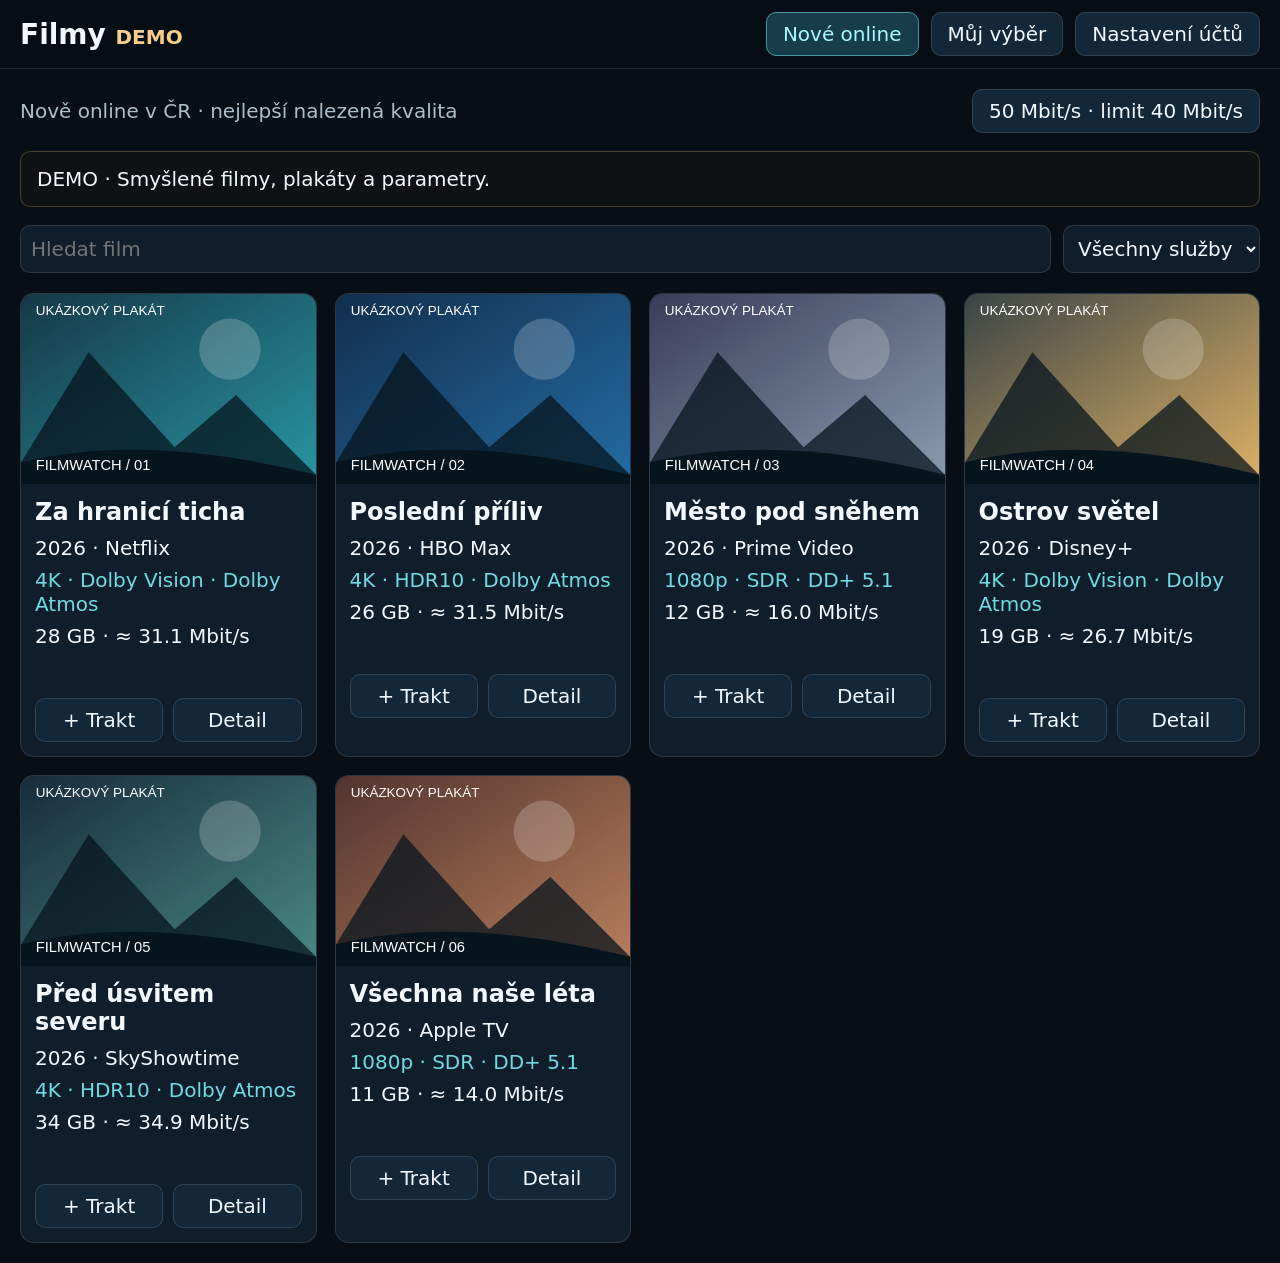
==== filmwatch-demo/index.html @ 4f8c57f4 "deploy: kudykam/home-panel-esp32@a962f4f7c15cfebddc4f2f2cda1693a9dcc5c077" ====
<!doctype html>
<html lang="cs"><meta charset="utf-8"><meta name="viewport" content="width=device-width,initial-scale=1"><title>Filmy · demo domácího panelu</title>
<style>
:root{color-scheme:dark;--bg:#080e16;--card:#101d2a;--muted:#adbdca;--accent:#70dbe3;--line:#ffffff20;font:20px system-ui,sans-serif}*{box-sizing:border-box}body{margin:0;background:var(--bg);color:#f3f8fc}button,input,select{font:inherit}button{cursor:pointer;min-height:44px;border:1px solid var(--line);border-radius:10px;background:#132738;color:inherit;padding:8px 16px}button:hover{border-color:var(--accent)}button[aria-pressed=true],.primary{background:#163d49;color:#a7f8ff;border-color:#4a929f}header{position:sticky;top:0;z-index:3;padding:12px 20px;background:#080e16f5;border-bottom:1px solid var(--line);display:flex;gap:12px;align-items:center;flex-wrap:wrap}h1{font-size:28px;margin:0 auto 0 0}header small,.muted{color:var(--muted);font-size:20px}.demo{color:#f5ce8a}main{padding:20px}.intro{display:flex;gap:14px;justify-content:space-between;align-items:center;margin-bottom:18px}.intro p{margin:0;color:var(--muted)}.grid{display:grid;grid-template-columns:repeat(3,minmax(0,1fr));gap:18px}.film{background:var(--card);border:1px solid var(--line);border-radius:14px;overflow:hidden}.cover{width:100%;height:190px;display:block;object-fit:cover}.film .body{padding:14px}.film h2{font-size:24px;margin:0 0 10px}.film p{margin:8px 0;font-size:20px}.quality{color:var(--accent)}.open{background:none;padding:0;border:0;text-align:left;width:100%;min-height:0}.actions{display:flex;gap:10px;margin-top:14px}.actions button{flex:1;font-size:20px}.notice{padding:12px 16px;border:1px solid #e5bc6244;background:#352a172b;border-radius:10px;line-height:1.5;margin-bottom:18px;font-size:20px}.settings{max-width:960px;margin:auto}.service{background:var(--card);border:1px solid var(--line);border-radius:14px;padding:20px;margin:16px 0}.service h2{margin:0 0 8px;font-size:26px}.service p{color:var(--muted);line-height:1.5}.service .pair{margin-right:12px}.code{font-size:30px;letter-spacing:5px;padding:16px;background:#080e16;display:block;margin:15px 0}.connected{color:#8ee2ac}.detail-layout{display:grid;grid-template-columns:220px 1fr;gap:24px}.detail-layout .cover{height:310px;border-radius:12px}.detail h2{font-size:32px;margin-top:0}.detail p{line-height:1.6}.detail nav{display:flex;gap:12px;flex-wrap:wrap}.detail table{width:100%;border-collapse:collapse;margin-top:20px}.detail td,.detail th{text-align:left;padding:12px;border-bottom:1px solid var(--line);font-size:20px}.detail th{color:var(--muted);font-weight:500}.detail .selected{background:#163d4955}.toast{position:fixed;bottom:16px;left:50%;transform:translateX(-50%);padding:15px;background:#183647;border:1px solid #5f9da5;border-radius:10px;z-index:8;max-width:90vw}.toolbar{display:flex;gap:12px;flex-wrap:wrap;margin-bottom:20px}.toolbar input,.toolbar select{background:var(--card);border:1px solid var(--line);color:inherit;padding:10px;border-radius:10px;min-height:44px;min-width:0}.toolbar input{flex:1}.empty{padding:30px;text-align:center;color:var(--muted)}@media(min-width:1200px){.grid{grid-template-columns:repeat(4,minmax(0,1fr))}}@media(max-width:700px){header{padding:10px;gap:6px}h1{width:100%;font-size:26px}header button{padding:8px 12px}main{padding:12px}.grid{grid-template-columns:repeat(2,minmax(0,1fr));gap:12px}.cover{height:145px}.actions{flex-direction:column}.detail-layout{grid-template-columns:1fr}.detail-layout .cover{height:180px}.detail table{display:block;overflow:auto}.intro{align-items:flex-start;flex-direction:column}}@media(max-width:400px){.grid{grid-template-columns:1fr}}
@media(min-width:701px) and (max-width:1100px){.cover{height:125px}.intro{display:none}.notice{padding:10px 14px;margin-bottom:14px}.toolbar{margin-bottom:14px}.film .body{padding:12px}.film h2{font-size:23px}.grid{gap:14px}}
</style>
<header><h1>Filmy <small class="demo">DEMO</small></h1><button data-nav="movies">Nové online</button><button data-nav="saved">Můj výběr</button><button data-nav="settings">Nastavení účtů</button></header><main id="app"></main><script>
const films=[
{id:1,title:'Za hranicí ticha',year:2026,runtime:120,service:'Netflix',genre:'Sci-fi',colors:['#153747','#2996a2'],description:'Posádka vzdálené stanice zachytí zprávu, která přichází z jejich vlastní budoucnosti. Smyšlený film pro ukázku rozhraní.',streams:[{res:2160,hdr:'Dolby Vision',audio:'Dolby Atmos',gb:58},{res:2160,hdr:'Dolby Vision',audio:'Dolby Atmos',gb:28},{res:1080,hdr:'SDR',audio:'DD+ 5.1',gb:9}]},
{id:2,title:'Poslední příliv',year:2026,runtime:110,service:'HBO Max',genre:'Drama',colors:['#122e4d','#246ca3'],description:'Návrat do přístavního města otevírá starý rodinný příběh. Smyšlený film pro ukázku rozhraní.',streams:[{res:2160,hdr:'HDR10',audio:'Dolby Atmos',gb:26},{res:1080,hdr:'SDR',audio:'DD+ 5.1',gb:8}]},
{id:3,title:'Město pod sněhem',year:2026,runtime:100,service:'Prime Video',genre:'Thriller',colors:['#393c59','#8a9cb0'],description:'Detektiv pátrá po zmizelém vlaku v zasněženém městě. Smyšlený film pro ukázku rozhraní.',streams:[{res:2160,hdr:'HDR10+',audio:'TrueHD 7.1',gb:42},{res:1080,hdr:'SDR',audio:'DD+ 5.1',gb:12}]},
{id:4,title:'Ostrov světel',year:2026,runtime:95,service:'Disney+',genre:'Rodinný',colors:['#394345','#dfb266'],description:'Dva sourozenci objeví tajemství majáku a světel na obzoru. Smyšlený film pro ukázku rozhraní.',streams:[{res:2160,hdr:'Dolby Vision',audio:'Dolby Atmos',gb:19},{res:1080,hdr:'SDR',audio:'DD+ 5.1',gb:7}]},
{id:5,title:'Před úsvitem severu',year:2026,runtime:130,service:'SkyShowtime',genre:'Dobrodružný',colors:['#172b3a','#4a8985'],description:'Výprava do severních hor prověří přátelství i odvahu. Smyšlený film pro ukázku rozhraní.',streams:[{res:2160,hdr:'HDR10',audio:'Dolby Atmos',gb:34},{res:1080,hdr:'SDR',audio:'DD+ 5.1',gb:10}]},
{id:6,title:'Všechna naše léta',year:2026,runtime:105,service:'Apple TV',genre:'Komedie',colors:['#51342f','#b97e5c'],description:'Náhodné setkání starých spolužáků změní plán na klidný víkend. Smyšlený film pro ukázku rozhraní.',streams:[{res:2160,hdr:'Dolby Vision',audio:'Dolby Atmos',gb:46},{res:1080,hdr:'SDR',audio:'DD+ 5.1',gb:11}]}];
const app=document.querySelector('#app'),state={view:location.hash==='#settings'?'settings':'movies',selected:null,query:'',service:'',budget:40,saved:new Set(),paired:{rd:false,trakt:false},pairing:null};
const esc=s=>String(s??'').replace(/[&<>"']/g,c=>({'&':'&amp;','<':'&lt;','>':'&gt;','"':'&quot;',"'":'&#39;'}[c]));
function poster(f){const svg=`<svg xmlns="http://www.w3.org/2000/svg" viewBox="0 0 480 320"><defs><linearGradient id="g" x2="1" y2="1"><stop stop-color="${f.colors[0]}"/><stop offset="1" stop-color="${f.colors[1]}"/></linearGradient></defs><rect width="480" height="320" fill="url(#g)"/><circle cx="340" cy="95" r="50" fill="#ffffff33"/><path d="M0 280 110 100 250 255 350 170 480 300V320H0" fill="#06141dbb"/><path d="M0 280Q200 230 480 300V320H0" fill="#06141d"/><text x="24" y="39" fill="white" font-size="22" font-family="sans-serif">UKÁZKOVÝ PLAKÁT</text><text x="24" y="293" fill="white" font-size="24" font-family="sans-serif">FILMWATCH / ${f.id.toString().padStart(2,'0')}</text></svg>`;return 'data:image/svg+xml;charset=utf-8,'+encodeURIComponent(svg)}
function bitrate(f,s){return s.gb*1e9*8/(f.runtime*60)/1e6}function best(f){return f.streams.filter(s=>bitrate(f,s)<=state.budget).sort((a,b)=>b.res-a.res||b.gb-a.gb)[0]}
function qualities(s){return s?`${s.res===2160?'4K':s.res+'p'} · ${s.hdr} · ${s.audio}`:'V limitu nebyl nalezen vhodný stream'}
function toast(t){document.querySelector('.toast')?.remove();const el=document.createElement('div');el.className='toast';el.textContent=t;document.body.append(el);setTimeout(()=>el.remove(),3500)}
function save(id){if(!state.paired.trakt){state.view='settings';state.selected=null;render();toast('Nejdřív vyzkoušej demo párování Trakt.');return}state.saved.add(id);render();toast('DEMO: film uložen do ukázkového seznamu Trakt. Skutečný účet se nemění.')}
function render(){document.querySelectorAll('[data-nav]').forEach(b=>b.setAttribute('aria-pressed',b.dataset.nav===state.view));if(state.view==='settings'){renderSettings();return}if(state.selected){renderDetail();return}const list=films.filter(f=>(state.view!=='saved'||state.saved.has(f.id))&&f.title.toLocaleLowerCase('cs').includes(state.query.toLocaleLowerCase('cs'))&&(!state.service||f.service===state.service));app.innerHTML=`<div class="intro"><p>Nově online v ČR · nejlepší nalezená kvalita</p><button data-go-settings>50 Mbit/s · limit ${state.budget} Mbit/s</button></div><div class="notice">DEMO · Smyšlené filmy, plakáty a parametry.</div><div class="toolbar"><input id="search" value="${esc(state.query)}" placeholder="Hledat film" aria-label="Hledat film"><select id="service" aria-label="Streamovací služba"><option value="">Všechny služby</option>${[...new Set(films.map(f=>f.service))].map(s=>`<option ${state.service===s?'selected':''}>${esc(s)}</option>`).join('')}</select></div><div class="grid">${list.map(f=>{const s=best(f);return `<article class="film"><button class="open" data-open="${f.id}" aria-label="Detail ${esc(f.title)}"><img class="cover" src="${poster(f)}" alt="Ukázkový plakát ${esc(f.title)}"><div class="body"><h2>${esc(f.title)}</h2><p>${f.year} · ${f.service}</p><p class="quality">${qualities(s)}</p><p>${s?s.gb+' GB · ≈ '+bitrate(f,s).toFixed(1)+' Mbit/s':'Zkus upravit limit'}</p></div></button><div class="body actions"><button data-save="${f.id}">${state.saved.has(f.id)?'✓ V seznamu':'+ Trakt'}</button><button data-open="${f.id}">Detail</button></div></article>`}).join('')}</div>${list.length?'':'<p class="empty">V tomto výběru nejsou žádné filmy.</p>'}`;document.querySelector('#search').oninput=e=>{state.query=e.target.value;const pos=e.target.selectionStart;render();const input=document.querySelector('#search');input.focus();input.setSelectionRange(pos,pos)};document.querySelector('#service').onchange=e=>{state.service=e.target.value;render()};bind()}
function renderDetail(){const f=films.find(f=>f.id===state.selected),s=best(f);app.innerHTML=`<section class="detail"><nav><button data-back>← Zpět na filmy</button><button data-save="${f.id}" class="primary">${state.saved.has(f.id)?'✓ V seznamu Trakt':'+ Uložit do Trakt'}</button></nav><div class="detail-layout" style="margin-top:20px"><img class="cover" src="${poster(f)}" alt="Ukázkový plakát"><div><h2>${esc(f.title)}</h2><p>${f.year} · ${f.genre} · ${f.runtime} min · ${f.service}</p><p>${esc(f.description)}</p><p class="quality">${qualities(s)}</p><p>${s?s.gb+' GB · průměrně ≈ '+bitrate(f,s).toFixed(1)+' Mbit/s':''}</p></div></div><div class="notice">DEMO zdroje · Parametry jsou ukázkové. Průměrný tok z velikosti/délky neříká, jak vysoké budou špičky. Dolby Vision a Atmos musí podporovat i TV a zvuková sestava.</div><table><thead><tr><th>Nalezená varianta</th><th>Velikost</th><th>Tok ≈</th><th>Výběr</th></tr></thead><tbody>${f.streams.map(x=>`<tr class="${x===s?'selected':''}"><td>${qualities(x)}</td><td>${x.gb} GB</td><td>${bitrate(f,x).toFixed(1)} Mbit/s</td><td>${x===s?'Doporučená':bitrate(f,x)>state.budget?'Nad limitem':'Nižší kvalita'}</td></tr>`).join('')}</tbody></table></section>`;bind()}
function renderSettings(){app.innerHTML=`<section class="settings"><h2>Nastavení filmových služeb</h2><div class="notice">DEMO párování je simulované. Nepřihlašuje skutečný účet a nevyžaduje hesla ani API tokeny.</div>${[['rd','Real-Debrid','Hledání zdrojů přes Comet. TV může zůstat vypnutá.'],['trakt','Trakt.tv','Ukládání filmů jedním klepnutím do tvého seznamu.']].map(([id,name,desc])=>`<section class="service"><h2>${name}</h2><p>${desc}</p><p class="${state.paired[id]?'connected':''}">${state.paired[id]?'✓ Spárováno pouze v demu':'Účet není připojený'}</p><button class="pair" data-pair="${id}">${state.paired[id]?'Odpojit demo účet':'Vyzkoušet párování'}</button>${state.pairing===id?`<div><span class="code">DEMO-${id.toUpperCase()}-1234</span><p>V ostré verzi zde bude odkaz a kód poskytovatele pro potvrzení na mobilu.</p><button data-confirm-pair="${id}" class="primary">Simulovat potvrzení účtu</button><button data-cancel-pair>Zrušit</button></div>`:''}</section>`).join('')}<section class="service"><h2>Připojení a výběr kvality</h2><p>Internet: 50 Mbit/s. Výchozí limit průměrného toku 40 Mbit/s nechává rezervu. U dvouhodinového filmu to odpovídá přibližně 36 GB.</p><label>Limit streamu <select id="budget">${[25,30,35,40].map(n=>`<option value="${n}" ${state.budget===n?'selected':''}>${n} Mbit/s</option>`).join('')}</select></label><p>Trakt seznam: <select aria-label="Cílový Trakt seznam"><option>Watchlist · demo</option></select></p></section><section class="service"><h2>Katalog a Comet</h2><p>Streaming Availability API · demo katalog</p><p>Comet na Orange Pi · demo zdroje</p><p>Skutečná propojení a autorizační údaje se nastaví na lokálním backendu. Tato ukázka neodesílá síťové požadavky.</p></section></section>`;document.querySelector('#budget').onchange=e=>{state.budget=Number(e.target.value)};bind()}
function bind(){document.querySelectorAll('[data-open]').forEach(b=>b.onclick=()=>{state.selected=Number(b.dataset.open);render();scrollTo(0,0)});document.querySelectorAll('[data-save]').forEach(b=>b.onclick=()=>save(Number(b.dataset.save)));document.querySelector('[data-back]')?.addEventListener('click',()=>{state.selected=null;render()});document.querySelector('[data-go-settings]')?.addEventListener('click',()=>{state.view='settings';render()});document.querySelectorAll('[data-pair]').forEach(b=>b.onclick=()=>{const id=b.dataset.pair;if(state.paired[id])state.paired[id]=false;else state.pairing=id;render()});document.querySelectorAll('[data-confirm-pair]').forEach(b=>b.onclick=()=>{state.paired[b.dataset.confirmPair]=true;state.pairing=null;render()});document.querySelector('[data-cancel-pair]')?.addEventListener('click',()=>{state.pairing=null;render()})}
document.querySelectorAll('[data-nav]').forEach(b=>b.onclick=()=>{state.view=b.dataset.nav;state.selected=null;state.pairing=null;render();scrollTo(0,0)});render();
</script></html>
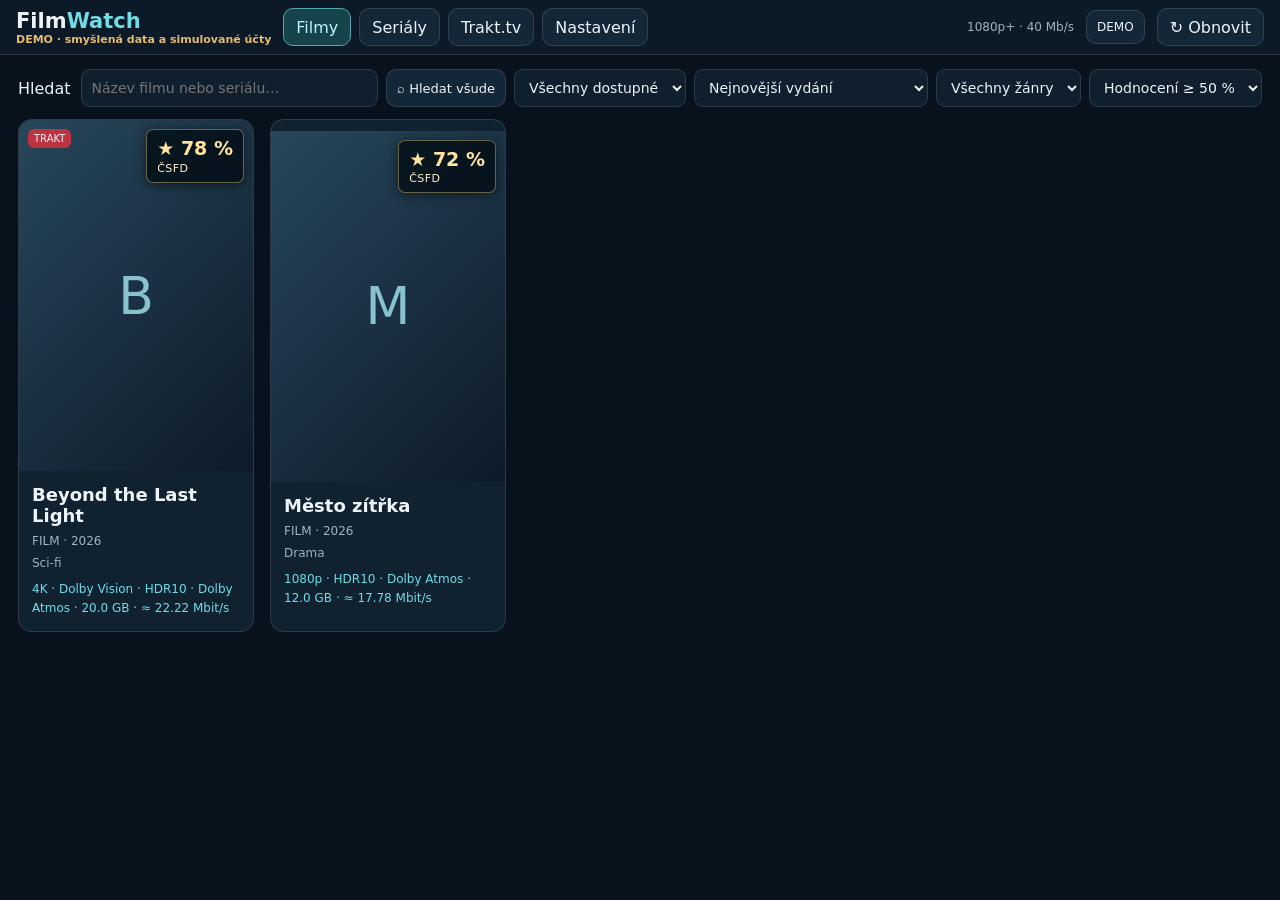
==== commit 2fab8bd7: "deploy: kudykam/home-panel-esp32@ce3c5194028bf2b022fde0dc7e8b812f7c1010fd" ====
--- a/filmwatch-demo/index.html
+++ b/filmwatch-demo/index.html
@@ -1,27 +1,459 @@
-<!doctype html>
-<html lang="cs"><meta charset="utf-8"><meta name="viewport" content="width=device-width,initial-scale=1"><title>Filmy · demo domácího panelu</title>
-<style>
-:root{color-scheme:dark;--bg:#080e16;--card:#101d2a;--muted:#adbdca;--accent:#70dbe3;--line:#ffffff20;font:20px system-ui,sans-serif}*{box-sizing:border-box}body{margin:0;background:var(--bg);color:#f3f8fc}button,input,select{font:inherit}button{cursor:pointer;min-height:44px;border:1px solid var(--line);border-radius:10px;background:#132738;color:inherit;padding:8px 16px}button:hover{border-color:var(--accent)}button[aria-pressed=true],.primary{background:#163d49;color:#a7f8ff;border-color:#4a929f}header{position:sticky;top:0;z-index:3;padding:12px 20px;background:#080e16f5;border-bottom:1px solid var(--line);display:flex;gap:12px;align-items:center;flex-wrap:wrap}h1{font-size:28px;margin:0 auto 0 0}header small,.muted{color:var(--muted);font-size:20px}.demo{color:#f5ce8a}main{padding:20px}.intro{display:flex;gap:14px;justify-content:space-between;align-items:center;margin-bottom:18px}.intro p{margin:0;color:var(--muted)}.grid{display:grid;grid-template-columns:repeat(3,minmax(0,1fr));gap:18px}.film{background:var(--card);border:1px solid var(--line);border-radius:14px;overflow:hidden}.cover{width:100%;height:190px;display:block;object-fit:cover}.film .body{padding:14px}.film h2{font-size:24px;margin:0 0 10px}.film p{margin:8px 0;font-size:20px}.quality{color:var(--accent)}.open{background:none;padding:0;border:0;text-align:left;width:100%;min-height:0}.actions{display:flex;gap:10px;margin-top:14px}.actions button{flex:1;font-size:20px}.notice{padding:12px 16px;border:1px solid #e5bc6244;background:#352a172b;border-radius:10px;line-height:1.5;margin-bottom:18px;font-size:20px}.settings{max-width:960px;margin:auto}.service{background:var(--card);border:1px solid var(--line);border-radius:14px;padding:20px;margin:16px 0}.service h2{margin:0 0 8px;font-size:26px}.service p{color:var(--muted);line-height:1.5}.service .pair{margin-right:12px}.code{font-size:30px;letter-spacing:5px;padding:16px;background:#080e16;display:block;margin:15px 0}.connected{color:#8ee2ac}.detail-layout{display:grid;grid-template-columns:220px 1fr;gap:24px}.detail-layout .cover{height:310px;border-radius:12px}.detail h2{font-size:32px;margin-top:0}.detail p{line-height:1.6}.detail nav{display:flex;gap:12px;flex-wrap:wrap}.detail table{width:100%;border-collapse:collapse;margin-top:20px}.detail td,.detail th{text-align:left;padding:12px;border-bottom:1px solid var(--line);font-size:20px}.detail th{color:var(--muted);font-weight:500}.detail .selected{background:#163d4955}.toast{position:fixed;bottom:16px;left:50%;transform:translateX(-50%);padding:15px;background:#183647;border:1px solid #5f9da5;border-radius:10px;z-index:8;max-width:90vw}.toolbar{display:flex;gap:12px;flex-wrap:wrap;margin-bottom:20px}.toolbar input,.toolbar select{background:var(--card);border:1px solid var(--line);color:inherit;padding:10px;border-radius:10px;min-height:44px;min-width:0}.toolbar input{flex:1}.empty{padding:30px;text-align:center;color:var(--muted)}@media(min-width:1200px){.grid{grid-template-columns:repeat(4,minmax(0,1fr))}}@media(max-width:700px){header{padding:10px;gap:6px}h1{width:100%;font-size:26px}header button{padding:8px 12px}main{padding:12px}.grid{grid-template-columns:repeat(2,minmax(0,1fr));gap:12px}.cover{height:145px}.actions{flex-direction:column}.detail-layout{grid-template-columns:1fr}.detail-layout .cover{height:180px}.detail table{display:block;overflow:auto}.intro{align-items:flex-start;flex-direction:column}}@media(max-width:400px){.grid{grid-template-columns:1fr}}
-@media(min-width:701px) and (max-width:1100px){.cover{height:125px}.intro{display:none}.notice{padding:10px 14px;margin-bottom:14px}.toolbar{margin-bottom:14px}.film .body{padding:12px}.film h2{font-size:23px}.grid{gap:14px}}
-</style>
-<header><h1>Filmy <small class="demo">DEMO</small></h1><button data-nav="movies">Nové online</button><button data-nav="saved">Můj výběr</button><button data-nav="settings">Nastavení účtů</button></header><main id="app"></main><script>
-const films=[
-{id:1,title:'Za hranicí ticha',year:2026,runtime:120,service:'Netflix',genre:'Sci-fi',colors:['#153747','#2996a2'],description:'Posádka vzdálené stanice zachytí zprávu, která přichází z jejich vlastní budoucnosti. Smyšlený film pro ukázku rozhraní.',streams:[{res:2160,hdr:'Dolby Vision',audio:'Dolby Atmos',gb:58},{res:2160,hdr:'Dolby Vision',audio:'Dolby Atmos',gb:28},{res:1080,hdr:'SDR',audio:'DD+ 5.1',gb:9}]},
-{id:2,title:'Poslední příliv',year:2026,runtime:110,service:'HBO Max',genre:'Drama',colors:['#122e4d','#246ca3'],description:'Návrat do přístavního města otevírá starý rodinný příběh. Smyšlený film pro ukázku rozhraní.',streams:[{res:2160,hdr:'HDR10',audio:'Dolby Atmos',gb:26},{res:1080,hdr:'SDR',audio:'DD+ 5.1',gb:8}]},
-{id:3,title:'Město pod sněhem',year:2026,runtime:100,service:'Prime Video',genre:'Thriller',colors:['#393c59','#8a9cb0'],description:'Detektiv pátrá po zmizelém vlaku v zasněženém městě. Smyšlený film pro ukázku rozhraní.',streams:[{res:2160,hdr:'HDR10+',audio:'TrueHD 7.1',gb:42},{res:1080,hdr:'SDR',audio:'DD+ 5.1',gb:12}]},
-{id:4,title:'Ostrov světel',year:2026,runtime:95,service:'Disney+',genre:'Rodinný',colors:['#394345','#dfb266'],description:'Dva sourozenci objeví tajemství majáku a světel na obzoru. Smyšlený film pro ukázku rozhraní.',streams:[{res:2160,hdr:'Dolby Vision',audio:'Dolby Atmos',gb:19},{res:1080,hdr:'SDR',audio:'DD+ 5.1',gb:7}]},
-{id:5,title:'Před úsvitem severu',year:2026,runtime:130,service:'SkyShowtime',genre:'Dobrodružný',colors:['#172b3a','#4a8985'],description:'Výprava do severních hor prověří přátelství i odvahu. Smyšlený film pro ukázku rozhraní.',streams:[{res:2160,hdr:'HDR10',audio:'Dolby Atmos',gb:34},{res:1080,hdr:'SDR',audio:'DD+ 5.1',gb:10}]},
-{id:6,title:'Všechna naše léta',year:2026,runtime:105,service:'Apple TV',genre:'Komedie',colors:['#51342f','#b97e5c'],description:'Náhodné setkání starých spolužáků změní plán na klidný víkend. Smyšlený film pro ukázku rozhraní.',streams:[{res:2160,hdr:'Dolby Vision',audio:'Dolby Atmos',gb:46},{res:1080,hdr:'SDR',audio:'DD+ 5.1',gb:11}]}];
-const app=document.querySelector('#app'),state={view:location.hash==='#settings'?'settings':'movies',selected:null,query:'',service:'',budget:40,saved:new Set(),paired:{rd:false,trakt:false},pairing:null};
-const esc=s=>String(s??'').replace(/[&<>"']/g,c=>({'&':'&amp;','<':'&lt;','>':'&gt;','"':'&quot;',"'":'&#39;'}[c]));
-function poster(f){const svg=`<svg xmlns="http://www.w3.org/2000/svg" viewBox="0 0 480 320"><defs><linearGradient id="g" x2="1" y2="1"><stop stop-color="${f.colors[0]}"/><stop offset="1" stop-color="${f.colors[1]}"/></linearGradient></defs><rect width="480" height="320" fill="url(#g)"/><circle cx="340" cy="95" r="50" fill="#ffffff33"/><path d="M0 280 110 100 250 255 350 170 480 300V320H0" fill="#06141dbb"/><path d="M0 280Q200 230 480 300V320H0" fill="#06141d"/><text x="24" y="39" fill="white" font-size="22" font-family="sans-serif">UKÁZKOVÝ PLAKÁT</text><text x="24" y="293" fill="white" font-size="24" font-family="sans-serif">FILMWATCH / ${f.id.toString().padStart(2,'0')}</text></svg>`;return 'data:image/svg+xml;charset=utf-8,'+encodeURIComponent(svg)}
-function bitrate(f,s){return s.gb*1e9*8/(f.runtime*60)/1e6}function best(f){return f.streams.filter(s=>bitrate(f,s)<=state.budget).sort((a,b)=>b.res-a.res||b.gb-a.gb)[0]}
-function qualities(s){return s?`${s.res===2160?'4K':s.res+'p'} · ${s.hdr} · ${s.audio}`:'V limitu nebyl nalezen vhodný stream'}
-function toast(t){document.querySelector('.toast')?.remove();const el=document.createElement('div');el.className='toast';el.textContent=t;document.body.append(el);setTimeout(()=>el.remove(),3500)}
-function save(id){if(!state.paired.trakt){state.view='settings';state.selected=null;render();toast('Nejdřív vyzkoušej demo párování Trakt.');return}state.saved.add(id);render();toast('DEMO: film uložen do ukázkového seznamu Trakt. Skutečný účet se nemění.')}
-function render(){document.querySelectorAll('[data-nav]').forEach(b=>b.setAttribute('aria-pressed',b.dataset.nav===state.view));if(state.view==='settings'){renderSettings();return}if(state.selected){renderDetail();return}const list=films.filter(f=>(state.view!=='saved'||state.saved.has(f.id))&&f.title.toLocaleLowerCase('cs').includes(state.query.toLocaleLowerCase('cs'))&&(!state.service||f.service===state.service));app.innerHTML=`<div class="intro"><p>Nově online v ČR · nejlepší nalezená kvalita</p><button data-go-settings>50 Mbit/s · limit ${state.budget} Mbit/s</button></div><div class="notice">DEMO · Smyšlené filmy, plakáty a parametry.</div><div class="toolbar"><input id="search" value="${esc(state.query)}" placeholder="Hledat film" aria-label="Hledat film"><select id="service" aria-label="Streamovací služba"><option value="">Všechny služby</option>${[...new Set(films.map(f=>f.service))].map(s=>`<option ${state.service===s?'selected':''}>${esc(s)}</option>`).join('')}</select></div><div class="grid">${list.map(f=>{const s=best(f);return `<article class="film"><button class="open" data-open="${f.id}" aria-label="Detail ${esc(f.title)}"><img class="cover" src="${poster(f)}" alt="Ukázkový plakát ${esc(f.title)}"><div class="body"><h2>${esc(f.title)}</h2><p>${f.year} · ${f.service}</p><p class="quality">${qualities(s)}</p><p>${s?s.gb+' GB · ≈ '+bitrate(f,s).toFixed(1)+' Mbit/s':'Zkus upravit limit'}</p></div></button><div class="body actions"><button data-save="${f.id}">${state.saved.has(f.id)?'✓ V seznamu':'+ Trakt'}</button><button data-open="${f.id}">Detail</button></div></article>`}).join('')}</div>${list.length?'':'<p class="empty">V tomto výběru nejsou žádné filmy.</p>'}`;document.querySelector('#search').oninput=e=>{state.query=e.target.value;const pos=e.target.selectionStart;render();const input=document.querySelector('#search');input.focus();input.setSelectionRange(pos,pos)};document.querySelector('#service').onchange=e=>{state.service=e.target.value;render()};bind()}
-function renderDetail(){const f=films.find(f=>f.id===state.selected),s=best(f);app.innerHTML=`<section class="detail"><nav><button data-back>← Zpět na filmy</button><button data-save="${f.id}" class="primary">${state.saved.has(f.id)?'✓ V seznamu Trakt':'+ Uložit do Trakt'}</button></nav><div class="detail-layout" style="margin-top:20px"><img class="cover" src="${poster(f)}" alt="Ukázkový plakát"><div><h2>${esc(f.title)}</h2><p>${f.year} · ${f.genre} · ${f.runtime} min · ${f.service}</p><p>${esc(f.description)}</p><p class="quality">${qualities(s)}</p><p>${s?s.gb+' GB · průměrně ≈ '+bitrate(f,s).toFixed(1)+' Mbit/s':''}</p></div></div><div class="notice">DEMO zdroje · Parametry jsou ukázkové. Průměrný tok z velikosti/délky neříká, jak vysoké budou špičky. Dolby Vision a Atmos musí podporovat i TV a zvuková sestava.</div><table><thead><tr><th>Nalezená varianta</th><th>Velikost</th><th>Tok ≈</th><th>Výběr</th></tr></thead><tbody>${f.streams.map(x=>`<tr class="${x===s?'selected':''}"><td>${qualities(x)}</td><td>${x.gb} GB</td><td>${bitrate(f,x).toFixed(1)} Mbit/s</td><td>${x===s?'Doporučená':bitrate(f,x)>state.budget?'Nad limitem':'Nižší kvalita'}</td></tr>`).join('')}</tbody></table></section>`;bind()}
-function renderSettings(){app.innerHTML=`<section class="settings"><h2>Nastavení filmových služeb</h2><div class="notice">DEMO párování je simulované. Nepřihlašuje skutečný účet a nevyžaduje hesla ani API tokeny.</div>${[['rd','Real-Debrid','Hledání zdrojů přes Comet. TV může zůstat vypnutá.'],['trakt','Trakt.tv','Ukládání filmů jedním klepnutím do tvého seznamu.']].map(([id,name,desc])=>`<section class="service"><h2>${name}</h2><p>${desc}</p><p class="${state.paired[id]?'connected':''}">${state.paired[id]?'✓ Spárováno pouze v demu':'Účet není připojený'}</p><button class="pair" data-pair="${id}">${state.paired[id]?'Odpojit demo účet':'Vyzkoušet párování'}</button>${state.pairing===id?`<div><span class="code">DEMO-${id.toUpperCase()}-1234</span><p>V ostré verzi zde bude odkaz a kód poskytovatele pro potvrzení na mobilu.</p><button data-confirm-pair="${id}" class="primary">Simulovat potvrzení účtu</button><button data-cancel-pair>Zrušit</button></div>`:''}</section>`).join('')}<section class="service"><h2>Připojení a výběr kvality</h2><p>Internet: 50 Mbit/s. Výchozí limit průměrného toku 40 Mbit/s nechává rezervu. U dvouhodinového filmu to odpovídá přibližně 36 GB.</p><label>Limit streamu <select id="budget">${[25,30,35,40].map(n=>`<option value="${n}" ${state.budget===n?'selected':''}>${n} Mbit/s</option>`).join('')}</select></label><p>Trakt seznam: <select aria-label="Cílový Trakt seznam"><option>Watchlist · demo</option></select></p></section><section class="service"><h2>Katalog a Comet</h2><p>Streaming Availability API · demo katalog</p><p>Comet na Orange Pi · demo zdroje</p><p>Skutečná propojení a autorizační údaje se nastaví na lokálním backendu. Tato ukázka neodesílá síťové požadavky.</p></section></section>`;document.querySelector('#budget').onchange=e=>{state.budget=Number(e.target.value)};bind()}
-function bind(){document.querySelectorAll('[data-open]').forEach(b=>b.onclick=()=>{state.selected=Number(b.dataset.open);render();scrollTo(0,0)});document.querySelectorAll('[data-save]').forEach(b=>b.onclick=()=>save(Number(b.dataset.save)));document.querySelector('[data-back]')?.addEventListener('click',()=>{state.selected=null;render()});document.querySelector('[data-go-settings]')?.addEventListener('click',()=>{state.view='settings';render()});document.querySelectorAll('[data-pair]').forEach(b=>b.onclick=()=>{const id=b.dataset.pair;if(state.paired[id])state.paired[id]=false;else state.pairing=id;render()});document.querySelectorAll('[data-confirm-pair]').forEach(b=>b.onclick=()=>{state.paired[b.dataset.confirmPair]=true;state.pairing=null;render()});document.querySelector('[data-cancel-pair]')?.addEventListener('click',()=>{state.pairing=null;render()})}
-document.querySelectorAll('[data-nav]').forEach(b=>b.onclick=()=>{state.view=b.dataset.nav;state.selected=null;state.pairing=null;render();scrollTo(0,0)});render();
-</script></html>
+<!doctype html><html lang="cs"><head><meta charset="utf-8"><meta name="viewport" content="width=device-width,initial-scale=1"><meta name="theme-color" content="#08121d"><title>FilmWatch · Filmy a seriály</title><style>:root{color-scheme:dark;font:16px system-ui,sans-serif;background:#08121d;color:#edf4f9;--accent:#71dce6;--muted:#a0b3c3;--line:#ffffff1f}*{box-sizing:border-box}body{margin:0}button,input,select{font:inherit}button{cursor:pointer;min-height:44px;padding:9px 15px;background:#132738;color:inherit;border:1px solid var(--line);border-radius:10px}button:hover{border-color:var(--accent)}button[aria-pressed=true],.primary{background:#16434c;border-color:#56a7ad;color:#b6f7fc}button:disabled{opacity:.55;cursor:default}header{display:flex;align-items:center;gap:22px;flex-wrap:wrap;padding:14px 22px;background:#0c1926;border-bottom:1px solid var(--line)}.brand{font-size:23px;font-weight:750}.brand span{color:var(--accent)}.brand small{display:block;color:#e7ba72;font-size:11px}nav{display:flex;gap:8px;flex:1}main{max-width:1500px;margin:auto;padding:20px}.heading{display:flex;justify-content:space-between;align-items:center;gap:20px}.eyebrow{font-size:11px;letter-spacing:.16em;color:var(--accent);margin:0}h1{font-size:32px;margin:5px 0}h2{font-size:24px}.heading p:not(.eyebrow){color:var(--muted);margin-top:8px}.limit{color:var(--accent);white-space:nowrap}.notice{border:1px solid var(--line);border-left:3px solid #70cfd8;padding:12px 15px;background:#0f202d;font-size:13px;margin:12px 0;color:#c6d5de}.toolbar{display:flex;gap:12px;align-items:center;flex-wrap:wrap;margin:18px 0}.search{display:flex;align-items:center;gap:10px;flex:1;min-width:220px}input,select{padding:10px;background:#101f2d;color:inherit;border:1px solid var(--line);border-radius:9px;min-height:44px}input{width:100%}.grid{display:grid;grid-template-columns:repeat(auto-fill,minmax(200px,1fr));gap:16px}.card{padding:0;text-align:left;overflow:hidden;background:#102130;border:1px solid var(--line);border-radius:14px;position:relative}.poster{aspect-ratio:2/3;height:auto;background:linear-gradient(135deg,#27475b,#0e1a29);display:flex;justify-content:center;align-items:center;position:relative;overflow:hidden}.poster img{height:100%;width:100%;object-fit:contain}.poster>span{font-size:52px;color:#88c2cc}.badge{position:absolute;left:10px;bottom:10px;padding:5px 9px;background:#07141de8;border-radius:7px;color:#e7f6fc;font-size:11px}.card-body{padding:13px}.card h2{font-size:18px;margin:0 0 8px}.meta{color:var(--muted);font-size:12px}.quality{font-size:12px;line-height:1.6;color:var(--accent);margin:10px 0 0}.pending{color:#e5b777}.trakt-mark{position:absolute;right:10px;top:10px;border-radius:6px;background:#bd3342;padding:4px 6px;font-size:10px}.empty{padding:45px;text-align:center;color:var(--muted);background:#0c1926;border-radius:12px}footer{font-size:11px;color:#8ba4b5;border-top:1px solid var(--line);margin-top:24px;padding-top:14px;display:flex;justify-content:space-between;gap:15px}dialog{background:#0e202e;color:inherit;border:1px solid #345366;border-radius:16px;max-width:700px;width:calc(100% - 28px);max-height:90vh;overflow:auto;padding:26px}dialog::backdrop{background:#02060bc9}.close{float:right}.detail-poster{height:180px;float:left;margin:0 22px 15px 0;border-radius:10px}.detail-copy{line-height:1.65}.detail-facts{clear:both;border-top:1px solid var(--line);padding-top:12px}.detail-actions{display:flex;gap:10px;flex-wrap:wrap;margin-top:18px}.service{padding:10px 0;border-bottom:1px solid var(--line);display:flex;justify-content:space-between;gap:15px}.service b{color:var(--accent)}#toast{position:fixed;left:50%;bottom:18px;transform:translateX(-50%);background:#235264;color:white;border:1px solid #6cb5c8;border-radius:10px;padding:12px 20px;max-width:90vw;display:none;z-index:10}#toast.show{display:block}[hidden]{display:none!important}@media(max-width:650px){header{padding:12px;gap:10px}nav{order:3;flex-basis:100%;overflow:auto}nav button{padding:8px 12px}main{padding:14px}.heading{align-items:flex-start;flex-direction:column;gap:0}.grid{grid-template-columns:repeat(2,minmax(0,1fr));gap:10px}.poster{height:auto}.card-body{padding:10px}.card h2{font-size:16px}footer{display:block}.detail-poster{height:130px}#trakt-toggle{display:flex;width:100%}#trakt-toggle button{flex:1}}@media(min-width:900px) and (max-height:700px){.heading h1{font-size:27px}.heading p:not(.eyebrow){font-size:13px}.poster{height:auto}}
+
+.episode-row{display:flex;flex-direction:column;width:100%;text-align:left;margin-top:10px;gap:5px}.episode-row .quality{margin:0}
+
+.ratings{display:flex;flex-direction:column;gap:4px;font-size:12px;color:#e7ca81;margin:8px 0}.ratings a{color:inherit}.ratings span+span{color:var(--muted)}
+
+#settings>label{display:flex;align-items:center;gap:12px;margin:14px 0}#settings input[type=checkbox]{width:auto;min-height:auto}#catalog-year{max-width:110px}
+
+.rating-badge{display:flex;flex-direction:column;gap:2px;padding:9px 12px;border:1px solid #f4d98766;box-shadow:0 2px 12px #0008;color:#ffe4a0;background:#07141df2}.rating-badge b{font-size:20px;line-height:1.2}.rating-badge small{font-size:11px;letter-spacing:.04em;color:#fff1ce}.card-year{margin:0 0 8px}.watched-mark{position:absolute;right:9px;top:42px;bottom:auto;padding:5px 7px;border-radius:6px;background:#14503df2;color:#c6ffdf;font-size:11px}@media(max-width:650px){.rating-badge{left:7px;bottom:7px;padding:7px 9px}.rating-badge b{font-size:17px}.watched-mark{right:5px;bottom:auto;top:39px;font-size:10px}}
+
+header{padding:8px 16px;gap:12px}header nav{flex:0 1 auto}header nav button,header>#refresh{padding:7px 12px;min-height:38px}.brand{font-size:21px}.header-status{display:flex;align-items:center;gap:12px;margin-left:auto;min-width:0}#limits{font-size:12px;color:var(--muted);white-space:nowrap}.status-pill{position:relative;font-size:12px;min-height:34px;padding:6px 10px;max-width:200px;overflow:hidden;white-space:nowrap;text-overflow:ellipsis}.status-pill.has-error{color:#ffd094;border-color:#bd834a}.status-pill.busy #status-text:before{content:'●';color:var(--accent);margin-right:6px}.status-pill progress{position:absolute;left:0;bottom:0;width:100%;height:3px;accent-color:var(--accent);border:0}.toolbar{margin:0 0 12px;gap:8px}.toolbar input,.toolbar select{min-height:38px;padding:7px 10px;font-size:14px}main{padding:14px 18px}.rating-badge{left:auto;bottom:auto;right:9px;top:9px;padding:7px 10px}.rating-badge b{font-size:19px}.trakt-mark{right:auto;left:9px;top:9px}.watched-mark{top:69px}#monitor-details p{line-height:1.6}#monitor-details h2{font-size:22px}@media(max-width:650px){header{padding:8px 10px;gap:7px}header nav{order:3;flex-basis:100%;gap:5px}header nav button{min-height:36px;font-size:13px;padding:6px 10px}.header-status{gap:6px}#limits{display:none}.status-pill{max-width:145px;font-size:11px;min-height:32px}header>#refresh{font-size:12px;min-height:32px;padding:5px 8px}main{padding:10px}.toolbar .search{min-width:150px}.rating-badge{left:auto;bottom:auto;right:6px;top:6px;padding:6px 8px}.rating-badge b{font-size:17px}.rating-badge small{font-size:10px}.trakt-mark{left:6px;top:6px}.watched-mark{top:62px}}
+
+#detail.movie-detail{max-width:860px;padding:0}.detail-header{position:sticky;top:0;z-index:1;display:grid;grid-template-columns:1fr auto;gap:10px 16px;padding:19px 22px;background:#102330;border-bottom:1px solid var(--line)}.detail-header h2{font-size:27px;line-height:1.2;margin:5px 0 8px}.detail-header p{margin:0}.detail-header .close{float:none;align-self:start;min-height:32px;width:32px;padding:1px;font-size:23px}.detail-quick-actions{grid-column:1/-1;display:flex;gap:8px;flex-wrap:wrap}.detail-quick-actions button{min-height:31px;font-size:12px;padding:5px 10px;border-radius:7px}.detail-content{padding:22px}.detail-hero{display:grid;grid-template-columns:165px 1fr;gap:22px;align-items:start}.detail-cover{width:100%;height:auto;border-radius:10px;object-fit:contain}.detail-overview{min-width:0}.detail-score{display:inline-flex;align-items:center;gap:10px;color:#ffe4a0}.detail-score b{font-size:26px}.detail-score span{font-size:12px;color:var(--muted)}.detail-quality{padding:13px 15px;border:1px solid #58a7b244;border-radius:10px;background:#122c38}.detail-quality p{margin:7px 0 0;font-size:13px;line-height:1.7;color:var(--accent)}.detail-section{margin-top:24px;padding-top:18px;border-top:1px solid var(--line)}.detail-section h3{font-size:17px;margin:0 0 12px}.cast-grid{display:grid;grid-template-columns:repeat(4,minmax(0,1fr));gap:14px}.cast-person{min-width:0;display:flex;gap:9px;align-items:center}.cast-person img{width:44px;height:62px;border-radius:6px;object-fit:cover;flex:none}.cast-person b{font-size:12px;display:block}.cast-person span{font-size:11px;color:var(--muted);display:block;margin-top:4px}.section-heading{display:flex;align-items:center;justify-content:space-between;gap:10px}.section-heading h3{margin:0}.external-link{font-size:12px;color:var(--accent)}.review-list{display:grid;gap:10px}.review-list blockquote{margin:0;padding:12px;border-left:2px solid #568e9b;background:#112937;font-size:13px}.review-list p{margin:0 0 7px}.review-list cite{color:var(--muted);font-size:11px}.detail-diagnostics{margin-top:22px;border-top:1px solid var(--line);padding-top:15px;color:var(--muted);font-size:12px}.detail-diagnostics summary{cursor:pointer;color:#d4e3ed;font-size:13px}.detail-diagnostics .detail-actions button{min-height:32px;font-size:12px;padding:5px 9px}@media(max-width:650px){.detail-header{padding:15px;gap:9px}.detail-header h2{font-size:22px}.detail-content{padding:15px}.detail-hero{grid-template-columns:95px 1fr;gap:13px}.detail-copy{font-size:13px}.detail-score b{font-size:22px}.cast-grid{grid-template-columns:repeat(2,minmax(0,1fr))}.detail-quality{grid-column:1/-1;padding:10px}.detail-header .meta{font-size:11px}.section-heading{align-items:baseline}}
+
+.trailer-player{position:relative;aspect-ratio:16/9;min-height:200px;background:#000;border-radius:10px;overflow:hidden;margin-top:12px}.trailer-player iframe{position:absolute;width:100%;height:100%;inset:0;border:0}.trailer-player:fullscreen{aspect-ratio:auto;border-radius:0;width:100vw;height:100vh}.section-heading #trailer-fullscreen{font-size:12px;min-height:31px;padding:5px 9px}
+
+.detail-hero.no-poster{grid-template-columns:1fr}
+
+#global-form{display:flex;gap:8px;flex-wrap:wrap}#global-query{flex:1;min-width:180px}.global-result{width:100%;display:flex;gap:13px;align-items:center;text-align:left;padding:10px;margin-top:9px}.global-result img{width:44px;aspect-ratio:2/3;object-fit:contain;border-radius:5px}.global-result>span:nth-last-child(2){flex:1}.global-result b{display:block;font-size:15px}.global-result small{display:block;color:var(--muted);margin-top:5px;font-size:12px}#global-open{min-height:38px;font-size:13px;padding:7px 10px}
+
+.detail-quick-actions{justify-content:space-between;column-gap:22px;row-gap:10px}.detail-quick-actions #save-trakt{order:0;margin-right:auto}.detail-quick-actions #play-trailer{order:1}.detail-quick-actions #mark-watched{order:2;margin-left:auto;border-color:#ba865855;color:#efd0ac}.detail-quick-actions #mark-watched[aria-pressed=true]{background:#4a2b1b;border-color:#e0a16d;color:#ffe3c7}.review-list p{white-space:pre-wrap;line-height:1.75;overflow-wrap:anywhere}.review-list blockquote{padding:16px}@media(max-width:650px){.detail-quick-actions{gap:10px 20px}.detail-quick-actions button{min-height:36px}.detail-quick-actions #mark-watched{margin-left:auto}}
+
+.review-heading{display:flex;align-items:center;justify-content:space-between;gap:12px;margin-bottom:8px}.review-stars{color:#f2ca73;letter-spacing:2px;white-space:nowrap;font-size:15px}.review-list blockquote>p:last-child{margin-bottom:0}
+</style></head><body>
+<header><div class="brand">Film<span>Watch</span><small id="mode"></small></div><nav aria-label="Filmové služby"><button data-section="movies" aria-pressed="true">Filmy</button><button data-section="series" aria-pressed="false">Seriály</button><button data-section="trakt" aria-pressed="false">Trakt.tv</button><button id="settings-open">Nastavení</button></nav><div class="header-status"><span id="limits"></span><button id="monitor-status" class="status-pill" aria-label="Podrobnosti monitoringu" aria-haspopup="dialog"><span id="status-text">Načítám…</span><progress id="source-progress" max="100" aria-label="Průběh kontrol"></progress></button></div><button id="refresh" aria-label="Obnovit katalog a zdroje">↻ Obnovit</button></header>
+<main><div class="toolbar"><label class="search">Hledat <input id="search" type="search" placeholder="Název filmu nebo seriálu…"></label><button id="global-open" title="Vyhledat mimo místní katalog">⌕ Hledat všude</button><select id="feed" aria-label="Výběr katalogu"><option value="">Všechny dostupné</option><option value="new">Novinky</option><option value="trending">Trendy</option></select><select id="sort" aria-label="Řazení"><option value="release-desc">Nejnovější vydání</option><option value="added-desc">Nově přidané ve FilmWatch</option><option value="rating-desc">Nejlepší hodnocení</option></select><select id="genres" aria-label="Žánr"><option value="">Všechny žánry</option></select><select id="csfd-min" aria-label="Minimální hodnocení"><option value="50" selected>Hodnocení ≥ 50 %</option><option value="60">Hodnocení ≥ 60 %</option><option value="70">Hodnocení ≥ 70 %</option><option value="80">Hodnocení ≥ 80 %</option><option value="90">Hodnocení ≥ 90 %</option></select><select id="trakt-kind" aria-label="Typ v Traktu" hidden><option value="all">Trakt · Filmy i seriály</option><option value="movie">Pouze filmy</option><option value="series">Pouze seriály</option></select><div id="trakt-toggle" hidden role="group" aria-label="Dostupnost v Traktu"><button data-availability="available" aria-pressed="true">Dostupné</button><button data-availability="waiting" aria-pressed="false">Čekající / neověřené</button></div></div>
+<div id="grid" class="grid"></div><p id="empty" class="empty" hidden>Žádný titul zatím nesplňuje tyto podmínky.</p>
+</main>
+<dialog id="monitor-details"><button class="close" id="monitor-close" aria-label="Zavřít">×</button><h2>Stav monitoringu</h2><p id="notice" role="status"></p><p id="progress-label"></p><p id="progress-counter"></p><p id="progress-detail"></p><p id="progress-timing" class="meta"></p></dialog><dialog id="global-search"><button id="global-close" class="close" aria-label="Zavřít">×</button><h2>Hledat mimo katalog</h2><form id="global-form"><input id="global-query" type="search" aria-label="Název filmu nebo seriálu" placeholder="Název filmu nebo seriálu…" minlength="2" maxlength="120" required><select id="global-kind" aria-label="Typ titulu"><option value="all">Filmy i seriály</option><option value="movie">Filmy</option><option value="series">Seriály</option></select><button class="primary" id="global-submit">Hledat</button></form><p id="global-status" class="meta" role="status">Vyber titul. Poté ověříme jeho zdroje přes Comet / RD.</p><div id="global-results"></div></dialog><dialog id="detail"></dialog><dialog id="settings"><button class="close" data-close="settings" aria-label="Zavřít">×</button><h2>Nastavení FilmWatch</h2><div id="service-state"></div><h3>Hodnocení ČSFD</h3><label>Zdroj <select id="rating-provider"><option value="auto">Automaticky · ČSFD, náhradně CZDB</option><option value="czdb">ČSFD přes veřejnou databázi CZDB</option><option value="direct">Jen přímé čtení ČSFD</option></select></label><p class="meta">CZDB je nezávislý zdroj bez API klíče, může mít starší nebo neúplná data. Tituly se ověřují podle názvu, roku, typu a ČSFD ID. IMDb ani TMDb skóre se za ČSFD nevydává.</p><button id="save-rating-provider">Uložit zdroj hodnocení</button><h3>Seznam Trakt.tv</h3><p class="meta">Vybraný seznam se použije pro synchronizaci i ukládání titulů z FilmWatch.</p><label>Seznam <select id="trakt-list-select"><option value="">Watchlist</option></select></label><div class="detail-actions"><button id="load-trakt-lists">Načíst moje seznamy</button><button id="save-trakt-list" class="primary">Použít seznam</button></div><p id="trakt-list-status" class="meta" role="status"></p><h3>Výchozí katalog novinek a trendů</h3><label>Od roku <input id="catalog-year" type="number" min="1900" max="2100" value="2025"></label><label>Původní jazyk <select id="catalog-languages"><option value="en,cs">Angličtina a čeština</option><option value="en">Jen angličtina</option><option value="cs">Jen čeština</option><option value="all">Všechny jazyky</option></select></label><label><input id="catalog-hits" type="checkbox" checked> Přidat známé francouzské a izraelské hity</label><p class="meta">Výjimka: původní jazyk fr/he, TMDb ≥ 7/10 a alespoň 1000 hlasů u filmu nebo 100 u seriálu. Indie a Japonsko jsou mimo výchozí katalog. Filtr se týká původního jazyka, nikoli dabingu. U seriálů se filtruje rok epizody a načítá se nejvýše 12 posledních odvysílaných epizod. Vlastní výběr v Traktu se těmito filtry neomezuje.</p><button id="save-catalog" class="primary">Uložit filtry katalogu</button><p>Účty, Pushover a soukromé adresy se nastavují v prostředí Stacku / .env; soukromá kopie se uchovává ve volume na OrangeMax. Připojení účtů Kodi / POV+ se automaticky nepřenáší.</p><p>Minimum 720p / 1080p / 4K a datový limit nastavuje server. Upozornění přijde jednou pro každý film či epizodu. Po nejednoznačném síťovém pokusu se automaticky neopakuje.</p><button id="demo-alert">Ukázka jednorázové notifikace</button><p id="demo-alert-status" role="status"></p></dialog><div id="toast" role="status"></div><script type="module">function sourceState(item) {
+  if (item.available) return {label: 'Dostupný zdroj', type: 'available'};
+  if (!item.sourceCheckedAt) return {label: 'Čeká na první kontrolu zdrojů', type: 'unchecked'};
+  if (item.availability === 'unknown') return {label: item.sourceCheck?.state === 'error' ? 'Kontrola zdrojů se nezdařila' : 'Kontrolu zdrojů je potřeba obnovit', type: 'unknown'};
+  return {label: 'Vyhovující zdroj nenalezen', type: 'waiting'};
+}
+
+function groupSeries(items) {
+  const result = [], shows = new Map();
+  for (const item of items) {
+    if (item.kind !== 'episode') { result.push(item); continue; }
+    const showId = String(item.tmdbId ?? item.id.split(':')[1]);
+    let show = shows.get(showId);
+    if (!show) {
+      show = {...item, id: 'series:' + showId, kind: 'series', tmdbId: showId,
+        title: item.seriesTitle || item.title.replace(/\s*·\s*S\d+E\d+$/i, ''),
+        overview: item.seriesOverview || '', year: item.seriesYear || '',
+        rating: item.seriesRating, episodes: [], inTrakt: false, available: false};
+      shows.set(showId, show); result.push(show);
+    }
+    show.episodes.push(item);
+    show.addedAt=Math.max(show.addedAt||0,item.addedAt||0)||null;
+    show.availableSince=Math.max(show.availableSince||0,item.availableSince||0)||null;
+    show.discoveryFeeds = [...new Set([...(show.discoveryFeeds || []), ...(item.discoveryFeeds || [])])];
+    show.inTrakt ||= item.inTrakt;
+    show.available ||= item.available;
+    if (item.csfd) show.csfd = item.csfd;
+  }
+  for (const show of shows.values()) {
+    show.episodes.sort((a,b) => a.season - b.season || a.episode - b.episode);
+    const available = show.episodes.filter(e => e.available);
+    show.sourceOutdated=available.length>0&&available.every(e=>e.sourceOutdated);
+    show.sourceCheck = available.sort((a,b) => (b.sourceCheck?.best?.resolution || 0) - (a.sourceCheck?.best?.resolution || 0))[0]?.sourceCheck;
+    show.sourceCheckedAt = Math.max(...show.episodes.map(e => e.sourceCheckedAt || 0)) || null;
+    show.availability = show.available ? 'available' : show.episodes.some(e => sourceState(e).type !== 'waiting') ? 'unknown' : 'waiting';
+  }
+  return result;
+}
+
+function checkSummary(items) {
+  const counts = {available: 0, unchecked: 0, unknown: 0, waiting: 0};
+  for (const item of items) counts[sourceState(item).type]++;
+  return counts;
+}
+
+function sortItems(items, mode='release-desc') {
+  const value = item => mode==='rating-desc' ? primaryRating(item).percent : mode==='csfd-desc'
+    ? (item.csfd?.state==='matched'&&Number.isFinite(item.csfd.rating)?item.csfd.rating:null)
+    : mode==='tmdb-desc' ? (Number.isFinite(item.rating)?item.rating:null)
+    : mode==='added-desc' ? (item.availableSince||item.addedAt||null) : null;
+  return [...items].sort((a,b)=>{
+    if(mode!=='release-desc'){
+      const av=value(a),bv=value(b);
+      if(av===null&&bv!==null)return 1;
+      if(bv===null&&av!==null)return -1;
+      if(av!==null&&bv!==null&&av!==bv)return bv-av;
+    }
+    return String(b.releaseDate||'').localeCompare(String(a.releaseDate||''))||String(a.title||'').localeCompare(String(b.title||''),'cs')||String(a.id).localeCompare(String(b.id));
+  });
+}
+
+function progressState(status,section='movies',kind='all') {
+  const parts=status.sourceCountsByKind||{};
+  const merge=(a={},b={})=>Object.fromEntries(['total','available','unchecked','stale','error','waiting'].map(k=>[k,(a[k]||0)+(b[k]||0)]));
+  const scoped=section==='movies'?parts.movies:section==='series'?parts.episodes:kind==='movie'?parts.traktMovies:kind==='series'?parts.traktEpisodes:parts.traktMovies&&parts.traktEpisodes?merge(parts.traktMovies,parts.traktEpisodes):null;
+  const counts=scoped||status.sourceCounts||{};
+  const total=Math.max(0,counts.total||0),remaining=Math.max(0,(counts.unchecked||0)+(counts.stale||0)),done=Math.max(0,total-remaining);
+  const unit=section==='movies'||section==='trakt'&&kind==='movie'?'filmů':section==='series'||section==='trakt'&&kind==='series'?'epizod':'položek';
+  let label=status.running?(status.monitorPhase||'Probíhá kontrola'):status.traktRunning?'Synchronizuji Trakt':remaining?'Čeká se na další dávku':'Kontroly zdrojů dokončeny';
+  if(status.monitorEnabled===false&&!status.running)label='Automatický monitoring je vypnutý';
+  else if(status.workerAlive===false&&!status.running)label='Automatický monitor právě neběží';
+  if(status.sourceServiceError)label='Hledání zdrojů je pozastavené kvůli chybě Cometu';
+  return {counts,total,remaining,done,unit,label,percent:total?Math.round(done/total*100):null,scope:scoped?'Tento přehled':'Celý monitoring'};
+}
+
+function primaryRating(item) {
+  const csfd=item.csfd;
+  if(csfd?.state==='matched'&&Number.isFinite(csfd.rating)&&csfd.rating>=0&&csfd.rating<=100){
+    const source=csfd.provider==='czdb'?'ČSFD přes CZDB':'ČSFD';
+    return {percent:Math.round(csfd.rating),label:'★ '+Math.round(csfd.rating)+' %',source:csfd.provider==='czdb'?'ČSFD / CZDB':'ČSFD',detail:source+(csfd.stale?' · starší údaj':'')};
+  }
+  if(Number.isFinite(item.rating)&&item.rating>=0&&item.rating<=10)return {percent:Math.round(item.rating*10),label:'★ '+Math.round(item.rating*10)+' %',source:'TMDb',detail:'TMDb · ČSFD se nepodařilo načíst'};
+  return {percent:null,label:'Bez údaje',source:'Hodnocení',detail:'Hodnocení se zatím nepodařilo načíst'};
+}
+
+function isCzechTitle(item){
+ return item.originalLanguage==='cs'||(item.originCountries||[]).includes('CZ');
+}
+function passesRatingMinimum(item,minimum=50){
+ const percent=primaryRating(item).percent;
+ const floor=Math.max(50,Number(minimum)||50);
+ return percent===null?floor===50:percent>=floor;
+}
+
+function trailerLinks(trailer){
+ if(trailer?.provider!=='youtube'||! /^[A-Za-z0-9_-]{11}$/.test(trailer.key||''))return null;
+ return {embed:'https://www.youtube-nocookie.com/embed/'+trailer.key+'?autoplay=1&playsinline=1&fs=1&rel=0',watch:'https://www.youtube.com/watch?v='+trailer.key};
+}
+
+function reviewDisplay(csfd){
+ const reviews=(csfd?.reviews||[]).filter(review=>review.text).slice(0,3);
+ const preview=reviews.some(review=>review.complete===false||(review.complete===undefined&&(csfd?.version||0)<3));
+ if(reviews.length)return {reviews,notice:preview?'Krátká ukázka z přehledu nebo starší cache. Plný text se zatím nepodařilo načíst.':csfd?.reviewsFromCache?'Uložené recenze · aktuální načtení zdroje se nezdařilo.':''};
+ const state=csfd?.reviewsState;
+ return {reviews,notice:state==='blocked'?'ČSFD nyní blokuje automatické načítání recenzí. Použij odkaz výše.':state==='identity'?'Stránku recenzí se nepodařilo bezpečně přiřadit k tomuto titulu.':csfd?.state==='unchecked'||!csfd?'Recenze čekají na načtení.':'Texty recenzí se nepodařilo načíst. Hodnocení může být dostupné i bez recenzí.'};
+}
+
+function reviewStars(review){
+ const stars=review?.stars;
+ return Number.isInteger(stars)&&stars>=0&&stars<=5?{text:'★'.repeat(stars)+'☆'.repeat(5-stars),label:`Hodnocení autora: ${stars} z 5 hvězdiček`}:null;
+}
+
+const $ = s => document.querySelector(s);
+const esc = value => String(value ?? '').replace(/[&<>"']/g,c=>({'&':'&amp;','<':'&lt;','>':'&gt;','"':'&quot;',"'":'&#39;'}[c]));
+const demo = true;
+let section = 'movies', availability = 'available', items = [], status = {};
+let openDetail=null, detailRefreshBusy=false;
+let requestVersion = 0, pendingSettingsInit=location.hash==='#settings';
+const best = {resolution:2160,hdr:['Dolby Vision','HDR10'],audio:['Dolby Atmos'],sizeBytes:20e9,averageMbps:22.22,codec:'HEVC'};
+const demoItems = [
+ {id:'movie:demo-1',kind:'movie',title:'Beyond the Last Light',originalLanguage:'en',cast:[{name:'Alex Morgan',character:'Dr. Elena'},{name:'Sam Taylor',character:'Pilot'}],trailer:{provider:'youtube',key:'M7lc1UVf-VE'},year:2026,overview:'Smyšlený film pro ukázku GUI. Vědkyně hledá původ světla na opuštěné polární stanici.',genres:['Sci-fi'],inTrakt:true,available:true,csfd:{state:'matched',rating:78},sourceCheckedAt:1793443200,discoveryFeeds:['new','trending'],sourceCheck:{best},notification:'none'},
+ {id:'movie:demo-2',kind:'movie',originalLanguage:'cs',originCountries:['CZ'],title:'Město zítřka',year:2026,overview:'Smyšlený film, stále uváděný v kinech. V ukázce už má vyhovující zdroj, proto se zobrazuje.',genres:['Drama'],discoveryFeeds:['new'],csfd:{state:'matched',rating:72},available:true,sourceCheck:{best:{...best,resolution:1080,hdr:['HDR10'],sizeBytes:12e9,averageMbps:17.78}},notification:'none'},
+ {id:'episode:demo:2:3',kind:'episode',tmdbId:'demo',seriesTitle:'Signál',seriesYear:2026,title:'Signál · S02E03',episodeTitle:'Ztracená zpráva',season:2,episode:3,overview:'Smyšlená epizoda s nalezeným zdrojem. Každá epizoda má samostatnou evidenci oznámení.',genres:['Thriller'],runtime:48,discoveryFeeds:['trending'],seriesRating:8.1,csfd:{state:'matched',rating:84},inTrakt:true,available:true,sourceCheck:{best:{...best,sizeBytes:8e9,averageMbps:22.22}},notification:'none'},
+ {id:'episode:demo:2:4',kind:'episode',tmdbId:'demo',seriesTitle:'Signál',seriesYear:2026,season:2,episode:4,title:'Signál · S02E04',episodeTitle:'Návrat',genres:['Thriller'],inTrakt:true,available:false,availability:'waiting',notification:'none'},
+ {id:'movie:demo-3',kind:'movie',title:'Cesta za obzor',year:2027,overview:'Smyšlený titul přidaný přes mobil do Traktu. Zatím se nenašel zdroj v požadované kvalitě.',genres:['Dobrodružný'],inTrakt:true,available:false,availability:'waiting',notification:'none'}
+];
+function quality(s){return s?[s.resolution===2160?'4K':s.resolution+'p',...(s.hdr||[]),...(s.audio||[]),s.sizeBytes?(s.sizeBytes/1e9).toFixed(1)+' GB':'',s.averageMbps?'≈ '+s.averageMbps+' Mbit/s':''].filter(Boolean).join(' · '):'Čeká na vyhovující release';}
+function toast(text){$('#toast').textContent=text;$('#toast').classList.add('show');clearTimeout(window.fwToast);window.fwToast=setTimeout(()=>$('#toast').classList.remove('show'),4500);}
+async function api(path,options={}){const r=await fetch(path,options);const body=await r.json();if(!r.ok)throw Error(body.error||'Server neodpověděl úspěšně.');return body;}
+async function load(){const version=++requestVersion;
+ try{
+  let data;
+  if(demo){data={items:demoItems.filter(i=>!i.hidden).filter(i=>section==='trakt'?i.inTrakt&&i.available===(availability==='available'):i.available&&i.kind===(section==='series'?'episode':'movie')),status:{minimumResolution:1080,budgetMbps:40,tmdbConfigured:false,sourcesConfigured:false,traktConfigured:false,notificationsConfigured:false}};}
+  else data=await api('/api/library?'+new URLSearchParams({section,availability}));
+  if(version!==requestVersion)return;
+  items=data.items;status=data.status;draw();
+ }catch(e){if(version!==requestVersion)return;items=[];status.fetchError='FilmWatch není dostupný. '+e.message;draw();$('#notice').textContent=status.fetchError;}
+}
+function draw(){
+ if(pendingSettingsInit){fillSettings();pendingSettingsInit=false;}
+ $('#mode').textContent=demo?'DEMO · smyšlená data a simulované účty':'';
+ document.querySelectorAll('[data-section]').forEach(b=>b.setAttribute('aria-pressed',String(b.dataset.section===section)));
+ document.querySelectorAll('[data-availability]').forEach(b=>b.setAttribute('aria-pressed',String(b.dataset.availability===availability)));
+ $('#trakt-toggle').hidden=section!=='trakt';$('#feed').hidden=section==='trakt';$('#trakt-kind').hidden=section!=='trakt';
+ $('#limits').textContent=(status.minimumResolution===2160?'4K':(status.minimumResolution||1080)+'p')+'+ · '+(status.budgetMbps||40)+' Mb/s';
+ const missing=[!status.tmdbConfigured?'TMDb':null,!status.sourcesConfigured?'Comet / RD':null,!status.traktConfigured?'Trakt':null,!status.notificationsConfigured?'mobilní notifikace':null].filter(Boolean);
+ const errors=[status.catalogError,status.traktError,status.traktHistoryError,status.monitorError,status.sourceServiceError].filter(Boolean);
+ $('#notice').textContent=demo?'DEMO · všechny tituly, zdroje i oznámení jsou simulované. Nic se neodesílá na mobil.':errors.length?errors.join(' '):status.running?(status.monitorPhase||'Probíhá kontrola katalogu, Traktu a zdrojů…')+'…':missing.length?'Na OrangeMax zbývá nastavit: '+missing.join(', ')+'.':'Monitoring je nakonfigurovaný. Notifikace se evidují trvale pro každý film nebo epizodu.';
+ const oldGenre=$('#genres').value;
+ $('#genres').innerHTML='<option value="">Všechny žánry</option><option value="czech">České</option>'+[...new Set(items.flatMap(i=>i.genres||[]))].sort().map(g=>`<option>${esc(g)}</option>`).join('');
+ if([...$('#genres').options].some(o=>o.value===oldGenre))$('#genres').value=oldGenre;
+ if(section==='trakt'&&status.traktSyncedListId!==undefined&&status.traktSyncedListId!==status.traktListId)$('#notice').textContent+=' Nový Trakt seznam čeká na synchronizaci.';
+ renderProgress();
+ renderCards();
+ $('#demo-alert').hidden=!demo;
+ $('#service-state').innerHTML=[['TMDb',status.tmdbConfigured],['Comet / Real-Debrid',status.sourcesConfigured],['Trakt.tv',status.traktConfigured],['Pushover',status.notificationsConfigured]].map(([name,configured])=>`<div class="service"><span>${name}</span><b>${demo?'DEMO · bez účtu':configured?'Nastaveno na serveru':'Není nastaveno'}</b></div>`).join('');
+}
+function renderCards(){const term=$('#search').value.toLocaleLowerCase('cs'),genre=$('#genres').value;
+ const minimum=Number($('#csfd-min').value),feed=section==='trakt'?'':$('#feed').value,kind=section==='trakt'?$('#trakt-kind').value:'all';
+ const visible=sortItems(groupSeries(items).filter(i=>(kind==='all'||i.kind===kind)&&(!feed||(i.discoveryFeeds||[]).includes(feed))&&passesRatingMinimum(i,minimum)&&(!term||(i.title+' '+(i.episodeTitle||'')).toLocaleLowerCase('cs').includes(term))&&(!genre||(genre==='czech'?isCzechTitle(i):(i.genres||[]).includes(genre)))),$('#sort').value);
+ $('#empty').hidden=visible.length>0;
+ $('#empty').textContent=section==='trakt'&&availability==='waiting'?'Žádná čekající položka. Neověřené a chybové kontroly se zobrazují zde.':'Zatím není uložený žádný zdroj splňující filtry.';
+ $('#grid').innerHTML=visible.map(i=>`<button class="card" data-id="${esc(i.id)}"><div class="poster">${i.poster?`<img src="${esc(i.poster)}" alt="" loading="lazy" referrerpolicy="no-referrer">`:`<span>${esc(i.title.slice(0,1))}</span>`}<div class="badge rating-badge" title="${esc(primaryRating(i).detail)}"><b>${esc(primaryRating(i).label)}</b><small>${esc(primaryRating(i).source)}</small></div>${i.watched?'<div class="watched-mark">✓ Zhlédnuto</div>':''}${i.inTrakt?'<div class="trakt-mark">TRAKT</div>':''}</div><div class="card-body"><h2>${esc(i.title)}</h2><p class="card-year meta">${i.kind==='series'?'SERIÁL':i.kind==='episode'?'EPIZODA':'FILM'}${i.year?' · '+esc(i.year):''}</p><div class="meta">${esc(i.kind==='series'?i.episodes.length+' epizod v tomto přehledu':i.episodeTitle||(i.genres||[]).slice(0,2).join(' · '))}</div>${i.sourceOutdated?'<p class="meta">Starší kontrola · čeká na obnovení</p>':''}<p class="quality ${i.available?'':'pending'}">${i.available?esc(quality(i.sourceCheck?.best)):esc(sourceState(i).label)}</p></div></button>`).join('');
+ document.querySelectorAll('[data-id]').forEach(b=>b.onclick=()=>detail(visible.find(i=>i.id===b.dataset.id)));
+}
+function detail(i){if(i.kind==='series'){showSeries(i);return;}openDetail=i;const dialog=$('#detail');
+ dialog.classList.add('movie-detail');
+ const score=primaryRating(i);
+ const trailer=trailerLinks(i.trailer);
+ const cast=(i.cast||[]).slice(0,8);
+ const csfdUrl=/^https:\/\/www\.csfd\.cz\/film\/\d+\/$/.test(i.csfd?.url||'')?i.csfd.url:null;
+ const reviewUrl=csfdUrl?csfdUrl+'recenze/':'https://www.csfd.cz/hledat/?q='+encodeURIComponent((i.localizedTitle||i.originalTitle||i.title)+' '+(i.year||''));
+ dialog.innerHTML=`<div class="detail-header"><div class="detail-title"><p class="eyebrow">${i.kind==='episode'?'SERIÁL · EPIZODA':'FILM'}</p><h2>${esc(i.title)}</h2><p class="meta">${esc([i.year,i.runtime?i.runtime+' min':null,...(i.genres||[])].filter(Boolean).join(' · '))}</p></div><button class="close" id="detail-close" aria-label="Zavřít">×</button><div class="detail-quick-actions">${trailer?'<button id="play-trailer">▶ Trailer</button>':''}${i.kind==='movie'?`<button id="mark-watched" ${i.watched&&!i.undoToken?'disabled':''} aria-pressed="${!!i.watched}">${i.undoToken?'↶ Zrušit zhlédnutí':'✓ Zhlédnuto'}</button>`:''}<button class="primary" id="save-trakt" ${i.inTrakt?'disabled':''}>${i.inTrakt?'✓ V Traktu':'+ Uložit do Traktu'}</button></div></div>
+ <div class="detail-content"><div class="detail-hero${i.poster?'':' no-poster'}">${i.poster?`<img class="detail-cover" src="${esc(i.poster)}" alt="Plakát" referrerpolicy="no-referrer">`:''}<div class="detail-overview"><div class="detail-score"><b>${esc(score.label)}</b><span>${esc(score.source)}</span></div>${i.episodeTitle?`<h3>${esc(i.episodeTitle)}</h3>`:''}<p class="detail-copy">${esc(i.overview||'Popis není dostupný.')}</p><div class="detail-quality"><span class="eyebrow">DOSTUPNÁ KVALITA</span><p>${esc(i.available?quality(i.sourceCheck?.best):sourceState(i).label)}</p></div></div></div>
+ ${trailer?'<section id="trailer-section" class="detail-section" hidden><div class="section-heading"><h3>Trailer</h3><button id="trailer-fullscreen">⛶ Celá obrazovka</button></div><div id="trailer-player" class="trailer-player"></div><p><a class="external-link" href="'+esc(trailer.watch)+'" target="_blank" rel="noopener noreferrer">Otevřít na YouTube ↗</a></p></section>':''}
+ ${cast.length?`<section class="detail-section"><h3>Hlavní obsazení</h3><div class="cast-grid">${cast.map(person=>`<div class="cast-person">${person.photo?`<img src="${esc(person.photo)}" alt="" loading="lazy" referrerpolicy="no-referrer">`:''}<div><b>${esc(person.name)}</b>${person.character?`<span>${esc(person.character)}</span>`:''}</div></div>`).join('')}</div></section>`:''}
+ <section class="detail-section"><div class="section-heading"><h3>ČSFD</h3><a id="detail-csfd-link" class="external-link" href="${esc(reviewUrl)}" target="_blank" rel="noopener noreferrer">${csfdUrl?'Recenze na ČSFD ↗':'Najít na ČSFD ↗'}</a></div><div id="detail-ratings">${ratings(i,true)}</div><div id="detail-reviews" class="review-list">${reviewContent(i.csfd)}</div></section>
+ <details class="detail-diagnostics"><summary>Zdroje a aktualizace</summary>${sourceDiagnostics(i)}<p>${i.sourceCheckedAt?'Poslední kontrola: '+esc(new Date(i.sourceCheckedAt*1000).toLocaleString('cs-CZ')):'Zdroj dosud nebyl zkontrolován.'}</p><p>${i.availableSince||i.addedAt?'Přidáno: '+esc(new Date((i.availableSince||i.addedAt)*1000).toLocaleString('cs-CZ')):'Datum přidání není dostupné.'}</p><p class="meta">Nález zdroje není ověření přehrání na TV.</p><div class="detail-actions"><button id="check-source">Zkontrolovat zdroje</button><button id="refresh-rating">Obnovit hodnocení</button>${i.kind==='episode'?'<button id="back-series">← Seriál a sezóny</button>':''}</div></details></div>`;
+ $('#detail-close').onclick=()=>dialog.close();
+ attachRatingRefresh(i);attachWatched(i);
+ if(trailer){
+  $('#play-trailer').onclick=()=>{
+   if(demo){toast('DEMO · přehrávání traileru je v živé službě.');return;}
+   const section=$('#trailer-section');section.hidden=false;
+   const player=$('#trailer-player');
+   if(!player.querySelector('iframe'))player.innerHTML='<iframe id="trailer-frame" src="'+esc(trailer.embed)+'" title="Trailer: '+esc(i.title)+'" allow="autoplay; encrypted-media; picture-in-picture; fullscreen" allowfullscreen referrerpolicy="strict-origin-when-cross-origin"></iframe>';
+   section.scrollIntoView({block:'nearest'});
+  };
+  $('#trailer-fullscreen').onclick=async()=>{
+   const player=$('#trailer-player');
+   try{if(player.requestFullscreen)await player.requestFullscreen();else toast('Použij tlačítko celé obrazovky přímo v přehrávači.');}catch{toast('Použij tlačítko celé obrazovky přímo v přehrávači.');}
+  };
+ }
+ if($('#back-series'))$('#back-series').onclick=()=>showSeries(groupSeries([i])[0]);
+ $('#check-source').onclick=async()=>{const b=$('#check-source');b.disabled=true;try{if(demo){toast('DEMO · kontrola je simulovaná.');return;}const result=await api('/api/library/'+encodeURIComponent(i.id)+'/check',{method:'POST'});await load();detail({...i,sourceCheck:result.check,sourceCheckedAt:Date.now()/1000,available:result.check.state==='found',availability:result.check.state==='found'?'available':result.check.state==='error'?'unknown':'waiting'});toast('Kontrola zdrojů dokončena.');}catch(e){toast(e.message);}finally{b.disabled=false;}};
+ $('#save-trakt').onclick=async()=>{const button=$('#save-trakt');button.disabled=true;try{if(demo){demoItems.find(x=>x.id===i.id).inTrakt=true;toast('DEMO · simulované uložení do Traktu.');}else{await api('/api/library/'+encodeURIComponent(i.id)+'/trakt',{method:'POST'});toast('Trakt potvrdil uložení.');}dialog.close();await load();}catch(e){toast(e.message);button.disabled=false;}};
+ if(!dialog.open)dialog.showModal();
+}
+document.querySelectorAll('[data-section]').forEach(b=>b.onclick=()=>{section=b.dataset.section;load();});
+document.querySelectorAll('[data-availability]').forEach(b=>b.onclick=()=>{availability=b.dataset.availability;load();});
+$('#search').oninput=renderCards;$('#genres').onchange=renderCards;$('#csfd-min').onchange=renderCards;$('#feed').onchange=renderCards;$('#trakt-kind').onchange=()=>{renderCards();renderProgress();};$('#sort').onchange=()=>{try{localStorage.setItem('filmwatch-sort',$('#sort').value);}catch{}renderCards();};
+try{let saved=localStorage.getItem('filmwatch-sort');if(saved==='csfd-desc'||saved==='tmdb-desc')saved='rating-desc';if([...$('#sort').options].some(o=>o.value===saved))$('#sort').value=saved;}catch{}
+$('#settings-open').onclick=()=>{fillSettings();$('#settings').showModal();loadTraktLists();};document.querySelector('[data-close]').onclick=()=>$('#settings').close();
+$('#refresh').onclick=async()=>{if(demo){await load();toast('DEMO · ukázka obnovena.');return;}try{await api('/api/monitor/run',{method:'POST'});toast('Kontrola spuštěna na OrangeMax.');setTimeout(load,1500);}catch(e){toast(e.message);}};
+$('#demo-alert').onclick=()=>{let seen;try{seen=JSON.parse(localStorage.getItem('filmwatch-demo-alerts')||'[]');}catch{seen=[];}const key='movie:demo-1';if(seen.includes(key)){$('#demo-alert-status').textContent='DEMO · oznámení už bylo zaznamenáno, další release jej neopakuje.';return;}try{localStorage.setItem('filmwatch-demo-alerts',JSON.stringify([...seen,key]));$('#demo-alert-status').textContent='DEMO · první vyhovující release → jedno oznámení. Nic se na mobil neodeslalo.';}catch{$('#demo-alert-status').textContent='Prohlížeč nepovoluje trvalé uložení ukázkové evidence.';}};
+if(location.hash==='#settings'){$('#settings').showModal();loadTraktLists();}
+load();if(!demo)setInterval(load,30000);
+
+function sourceDiagnostics(i){
+ const check=i.sourceCheck;
+ if(!check)return '<p class="meta">Titul může být dávno vydaný; dostupnost ve tvém Cometu zatím není potvrzena.</p>';
+ const labels={noPlaybackUrl:'bez odkazu na zdroj',camera:'CAM / TS / screener',rdCacheUnconfirmed:'bez potvrzení cache RD',missingMetadata:'chybí délka, velikost nebo rozlišení',overBudget:'nad limitem datového toku',belowResolution:'pod minimálním rozlišením'};
+ const d=check.diagnostics;
+ return (check.note?'<p class="meta">'+esc(check.note)+'</p>':'')+(d?'<p class="meta">Comet vrátil '+esc(d.returned)+' streamů; vyhovuje '+esc(d.eligible)+(d.notices?' · informačních/akčních hlášek: '+esc(d.notices):'')+'.</p><ul class="meta">'+Object.entries(d.rejected).filter(([,n])=>n>0).map(([k,n])=>'<li>'+esc(labels[k]||k)+': '+esc(n)+'</li>').join('')+'</ul>':'');
+}
+async function showSeries(show){
+ openDetail=null;
+ const dialog=$('#detail');
+ dialog.classList.remove('movie-detail');
+ dialog.innerHTML='<button class="close" id="detail-close" aria-label="Zavřít">×</button><h2>'+esc(show.title)+'</h2><p>Načítám sezóny…</p>';
+ $('#detail-close').onclick=()=>dialog.close();if(!dialog.open)dialog.showModal();
+ try{
+  const data=demo?{items:demoItems.filter(e=>!e.hidden&&e.kind==='episode'&&String(e.tmdbId)===String(show.tmdbId))}:await api('/api/series/'+encodeURIComponent(show.tmdbId));
+  if(!dialog.open)return;
+  const episodes=data.items.sort((a,b)=>a.season-b.season||a.episode-b.episode);
+  const seasons=[...new Set(episodes.map(e=>e.season))];
+  dialog.innerHTML='<button class="close" id="detail-close" aria-label="Zavřít">×</button><p class="eyebrow">SERIÁL</p><h2>'+esc(show.title)+'</h2>'+ratings(show,true)+'<div class="detail-actions"><button id="refresh-rating">Obnovit hodnocení</button><button id="mark-watched">Celý seriál zhlédnutý</button></div><p class="meta">Zhlédnutí zapíše vydané, dosud nezhlédnuté epizody do Traktu. Označený seriál nebo sezóna se trvale skryje.</p><p class="detail-copy">'+esc(show.overview||'')+'</p><label>Sezóna <select id="season-select">'+seasons.map(n=>'<option value="'+esc(n)+'">'+(n===0?'Speciály':'Sezóna '+esc(n))+'</option>').join('')+'</select></label><button id="mark-season">Označit vybranou sezónu jako zhlédnutou</button><p class="meta">Zobrazené jsou epizody načtené do monitoringu, nikoli automaticky všechny historické sezóny seriálu.</p><div id="episode-list"></div>';
+  $('#detail-close').onclick=()=>dialog.close();
+  const render=()=>{
+   const visible=episodes.filter(e=>String(e.season)===$('#season-select').value);
+   $('#episode-list').innerHTML=visible.map(e=>'<button class="episode-row" data-episode="'+esc(e.id)+'"><b>S'+String(e.season).padStart(2,'0')+'E'+String(e.episode).padStart(2,'0')+' · '+esc(e.episodeTitle||'Epizoda')+'</b><span class="quality">'+esc(e.available?quality(e.sourceCheck?.best):sourceState(e).label)+'</span></button>').join('');
+   document.querySelectorAll('[data-episode]').forEach(b=>b.onclick=()=>detail(episodes.find(e=>e.id===b.dataset.episode)));
+  };
+  $('#season-select').onchange=render;render();attachRatingRefresh({...show,episodes});attachWatched(show);
+  $('#mark-season').onclick=()=>performWatched(show,'season:'+show.tmdbId+':'+$('#season-select').value,$('#mark-season'));
+ }catch(e){dialog.innerHTML='<button class="close" id="detail-close">×</button><p>'+esc(e.message)+'</p>';$('#detail-close').onclick=()=>dialog.close();}
+}
+
+function ratings(item,linked=false){
+ const csfd=item.csfd;
+ const value=csfd?.state==='matched'&&Number.isFinite(csfd.rating)?csfd.rating:null;
+ const source=csfd?.provider==='czdb'?'ČSFD přes CZDB':'ČSFD';
+ const reasons={metadata:'chybí název nebo rok',blocked:'web blokuje automatické čtení',no_match:'titul nebyl nalezen',ambiguous:'nejednoznačný titul',identity:'profil neodpovídá titulu',network:'chyba spojení',mirror_unavailable:'CZDB je nedostupné',providers_unavailable:'zdroje jsou nedostupné'};
+ const label=value!==null?'★ '+Math.round(value)+' % · '+source+(csfd.stale?' · starší údaj':''):csfd?.state==='unrated'?source+' · hodnocení se nepodařilo načíst':csfd?.state==='unavailable'?'ČSFD · '+(reasons[csfd.code]||'nedostupné'): 'ČSFD · čeká na načtení';
+ const url=csfd?.url;
+ const link=linked&&/^https:\/\/www\.csfd\.cz\/film\/\d+\/$/.test(url||'');
+ return '<div class="ratings">'+(link?'<a href="'+esc(url)+'" target="_blank" rel="noopener noreferrer">'+esc(label)+'</a>':'<span>'+esc(label)+'</span>')+(Number.isFinite(item.rating)?'<span>★ '+esc(Math.round(item.rating*10))+' % · TMDb</span>':'')+'</div>';
+}
+
+function attachRatingRefresh(item){
+ const button=$('#refresh-rating');if(!button)return;
+ button.onclick=async()=>{button.disabled=true;
+ try{if(demo){toast('DEMO · hodnocení se ze služeb nenačítá.');return;}
+ const key=item.kind==='series'?item.episodes?.[0]?.id:item.id;
+ const data=await api('/api/library/'+encodeURIComponent(key)+'/rating',{method:'POST'});
+ item.csfd=data.rating;detail(item);toast('Kontrola hodnocení dokončena.');
+ }catch(e){toast(e.message);}finally{button.disabled=false;}};
+}
+
+$('#save-catalog').onclick=async()=>{
+ const button=$('#save-catalog');button.disabled=true;
+ try{const filters={minimumYear:Number($('#catalog-year').value),languages:$('#catalog-languages').value.split(','),allowHits:$('#catalog-hits').checked};
+ if(demo){status.catalogFilters=filters;toast('DEMO · filtry se na server neukládají.');}
+ else{await api('/api/catalog/filters',{method:'POST',headers:{'Content-Type':'application/json'},body:JSON.stringify(filters)});await load();toast('Filtry uloženy. Katalog se znovu načte na serveru.');}
+ $('#settings').close();}catch(e){toast(e.message);}finally{button.disabled=false;}
+};
+
+async function loadTraktLists(){
+ const button=$('#load-trakt-lists');let loaded=false;button.disabled=true;$('#save-trakt-list').disabled=true;$('#trakt-list-status').textContent='Načítám seznamy…';
+ try{
+  const data=demo?{selected:'demo',lists:[{id:'demo',name:'Moje filmy',count:3}]}:await api('/api/trakt/lists');
+  const options=[{id:'',name:'Watchlist'},...data.lists];
+  if(!options.some(l=>l.id===data.selected))options.push({id:data.selected,name:'Aktuální seznam ('+data.selected+')'});
+  $('#trakt-list-select').innerHTML=options.map(l=>'<option value="'+esc(l.id)+'">'+esc(l.name)+(Number.isInteger(l.count)?' ('+l.count+')':'')+'</option>').join('');
+  $('#trakt-list-select').value=data.selected;loaded=true;
+  $('#trakt-list-status').textContent='Vybraný seznam: '+(options.find(l=>l.id===data.selected)?.name||'Watchlist');
+ }catch(e){$('#trakt-list-status').textContent=e.message;}finally{button.disabled=false;$('#save-trakt-list').disabled=!loaded;}
+}
+$('#load-trakt-lists').onclick=loadTraktLists;
+$('#save-trakt-list').onclick=async()=>{
+ const button=$('#save-trakt-list');button.disabled=true;
+ try{
+  const id=$('#trakt-list-select').value;
+  if(!demo){await api('/api/trakt/list',{method:'POST',headers:{'Content-Type':'application/json'},body:JSON.stringify({id})});await load();}
+  $('#trakt-list-status').textContent=demo?'DEMO · seznam se na serveru nemění.':'Seznam uložen. Proběhne synchronizace; předchozí seznam se nebude vydávat za nový.';
+  toast(demo?'DEMO · simulovaný výběr seznamu.':'Vybraný seznam uložen.');
+ }catch(e){$('#trakt-list-status').textContent=e.message;}finally{button.disabled=false;}
+};
+
+function renderProgress(){
+ const view=progressState(status,section,$('#trakt-kind').value);
+ $('#progress-label').textContent=demo?'DEMO · simulovaný průběh':view.label;
+ $('#progress-counter').textContent=view.scope+': '+view.done+' / '+view.total+' '+view.unit+' · zbývá '+view.remaining;
+ const progress=$('#source-progress');
+ if(view.percent===null&&status.running)progress.removeAttribute('value');else progress.value=view.percent??0;
+ const current=status.running&&status.monitorPhase?.includes('Cometu')?status.sourceBatch?.currentTitle:null;
+ const batch=status.running&&status.monitorPhase?.includes('Cometu')&&status.sourceBatch?status.sourceBatch:null;
+ $('#progress-detail').textContent=(current?'Právě kontroluji: '+current+'. ':'')+(batch?'Dávka '+batch.completed+'/'+batch.total+'. ':'')+'Dostupných: '+(view.counts.available||0)+' · bez zdroje: '+(view.counts.waiting||0)+' · chyb: '+(view.counts.error||0)+(status.ratingCounts?' · hodnocení čeká: '+status.ratingCounts.pending:'');
+ const clock=value=>new Date(value*1000).toLocaleString('cs-CZ',{timeZone:'Europe/Prague',day:'numeric',month:'numeric',hour:'2-digit',minute:'2-digit'});
+ $('#progress-timing').textContent=[status.sourceSweepCompletedAt?'Poslední dokončená kontrola: '+clock(status.sourceSweepCompletedAt):'První úplná kontrola zatím nedokončena',status.nextScheduledAt?'Plán: 7:00 a 19:00 · příště '+clock(status.nextScheduledAt):null,status.nextSourceCheckAt&&!status.running?'Další kontrola zdrojů: '+clock(status.nextSourceCheckAt):null,status.traktRunning?'Trakt: synchronizace běží':status.traktSyncedAt?'Trakt naposledy: '+clock(status.traktSyncedAt):'Trakt zatím nesynchronizován',status.traktNextSyncAt?'Další Trakt: '+clock(status.traktNextSyncAt):null].filter(Boolean).join(' · ');
+ const errors=[status.fetchError,status.sourceServiceError,status.ratingsError,status.traktError,status.traktHistoryError,status.catalogError,status.monitorError].filter(Boolean);
+ const missing=!status.sourcesConfigured||!status.tmdbConfigured;
+ const busy=!!(status.running||status.traktRunning||status.ratingsRunning);
+ const clockShort=value=>new Date(value*1000).toLocaleTimeString('cs-CZ',{timeZone:'Europe/Prague',hour:'2-digit',minute:'2-digit'});
+ const summary=demo?'DEMO':errors.length?(status.sourceServiceError?'Comet: chyba':'Chyba služby'):missing?'Nastavit služby':status.monitorEnabled===false?'Monitoring vypnutý':status.workerAlive===false?'Monitor neběží':busy?(status.ratingsRunning&&!status.running?'Hodnocení · '+(status.ratingCounts?.pending||0):'Hledám · '+view.done+'/'+view.total):view.remaining?'Čeká '+view.remaining:status.sourceSweepCompletedAt?'Akt. '+clockShort(status.sourceSweepCompletedAt):'Připraveno';
+ $('#status-text').textContent=summary;
+ const pill=$('#monitor-status');pill.classList.toggle('busy',busy);pill.classList.toggle('has-error',errors.length>0);pill.title=[errors[0]||view.label,status.sourceSweepCompletedAt?'Poslední kontrola '+clock(status.sourceSweepCompletedAt):null,status.nextScheduledAt?'Příští '+clockShort(status.nextScheduledAt):null].filter(Boolean).join(' · ');
+ progress.hidden=!busy||!!errors.length;
+}
+async function pollProgress(){
+ try{status={...status,...await api('/api/monitor/status')};renderProgress();await refreshOpenDetail();}catch{}
+ setTimeout(pollProgress,status.running||status.traktRunning||status.ratingsRunning?5000:15000);
+}
+if(!demo)setTimeout(pollProgress,5000);
+$('#save-rating-provider').onclick=async()=>{
+ const button=$('#save-rating-provider');button.disabled=true;
+ try{const provider=$('#rating-provider').value;if(!demo)await api('/api/ratings/provider',{method:'POST',headers:{'Content-Type':'application/json'},body:JSON.stringify({provider})});toast(demo?'DEMO · bez změny serveru.':'Zdroj hodnocení uložen.');await load();}catch(e){toast(e.message);}finally{button.disabled=false;}
+};
+
+function fillSettings(){
+ const filters=status.catalogFilters||{minimumYear:2025,languages:['en','cs'],allowHits:true};
+ $('#catalog-year').value=filters.minimumYear;
+ $('#catalog-languages').value=filters.languages.includes('all')?'all':filters.languages.length===2?'en,cs':filters.languages[0];
+ $('#catalog-hits').checked=filters.allowHits;
+ $('#rating-provider').value=status.ratingProvider||'auto';
+}
+
+
+function attachWatched(item){
+ const button=$('#mark-watched');if(!button)return;
+ button.onclick=()=>performWatched(item,item.id,button);
+}
+function updateWatchedButton(item,button){
+ button.textContent=item.undoToken?'↶ Zrušit zhlédnutí':'✓ Zhlédnuto';
+ button.setAttribute('aria-pressed',String(!!item.watched));
+ button.disabled=!!item.watched&&!item.undoToken;
+ button.title=item.undoToken?'Vrátit právě provedené označení':'Označit film jako zhlédnutý v Traktu';
+}
+async function performWatched(item,key,button){
+ button.disabled=true;
+ const movieAction=item.kind==='movie'&&key===item.id;
+ const undo=movieAction&&!!item.undoToken;
+ try{
+  let result;
+  if(demo){
+   const parts=key.split(':');
+   for(const entry of demoItems){
+    if(entry.id===key||parts[0]==='series'&&String(entry.tmdbId)===parts[1]||parts[0]==='season'&&String(entry.tmdbId)===parts[1]&&String(entry.season)===parts[2])entry.hidden=!undo;
+   }
+   result={watched:!undo,undoToken:movieAction&&!undo?'demo':null};
+  }else if(undo){
+   result=await api('/api/library/'+encodeURIComponent(key)+'/watched/undo',{method:'POST',headers:{'Content-Type':'application/json'},body:JSON.stringify({token:item.undoToken})});
+  }else result=await api('/api/library/'+encodeURIComponent(key)+'/watched',{method:'POST'});
+  if(movieAction){
+   Object.assign(item,result);item.undoToken=undo?null:result.undoToken||null;
+   if(openDetail===item&&$('#detail').open){updateWatchedButton(item,button);button.disabled=true;}
+   await load();
+   if(openDetail===item&&$('#detail').open)updateWatchedButton(item,button);
+   toast(undo?'Označení zhlédnutí zrušeno.':item.undoToken?'Zhlédnutí uloženo. Stejným tlačítkem ho můžeš vrátit.':'Film už byl v Traktu zhlédnutý.');
+  }else{
+   $('#detail').close();await load();toast(demo?'DEMO · zhlédnuté položky skryty.':'Zhlédnutí potvrzeno v Traktu. Položka je skrytá.');
+  }
+ }catch(e){toast(e.message);button.disabled=false;}
+}
+
+const detailDialog=$('#detail');
+detailDialog.addEventListener('close',()=>{openDetail=null;$('#trailer-frame')?.remove();});
+detailDialog.addEventListener('click',event=>{
+ if(event.target!==detailDialog)return;
+ const bounds=detailDialog.getBoundingClientRect();
+ if(event.clientX<bounds.left||event.clientX>bounds.right||event.clientY<bounds.top||event.clientY>bounds.bottom)detailDialog.close();
+});
+
+$('#monitor-status').onclick=()=>$('#monitor-details').showModal();
+$('#monitor-close').onclick=()=>$('#monitor-details').close();
+
+
+let globalRequest=0;
+$('#global-open').onclick=()=>{
+ $('#global-search').showModal();$('#global-query').value=$('#search').value;$('#global-query').focus();
+ if($('#global-query').value.trim().length>=2)$('#global-form').requestSubmit();
+};
+$('#global-close').onclick=()=>{globalRequest++;$('#global-search').close();};
+$('#global-form').onsubmit=async event=>{
+ event.preventDefault();const version=++globalRequest;
+ $('#global-submit').disabled=true;$('#global-results').replaceChildren();$('#global-status').textContent='Vyhledávám tituly…';
+ try{
+  const data=demo?{items:[]}:await api('/api/search?'+new URLSearchParams({q:$('#global-query').value,kind:$('#global-kind').value}));
+  if(version!==globalRequest)return;
+  const results=data.items.filter(item=>passesRatingMinimum(item,50));
+  $('#global-status').textContent=demo?'DEMO · vyhledávání je dostupné v živé službě.':results.length?'Vyber titul pro ověření zdrojů.':'Žádný nezhlédnutý titul nesplňuje podmínky.';
+  $('#global-results').innerHTML=results.map((item,index)=>'<button class="global-result" data-result="'+index+'">'+(item.poster?'<img src="'+esc(item.poster)+'" alt="" loading="lazy" referrerpolicy="no-referrer">':'')+'<span><b>'+esc(item.title)+'</b><small>'+esc([item.kind==='movie'?'Film':'Seriál',item.year,primaryRating(item).label+' · '+primaryRating(item).source].filter(Boolean).join(' · '))+'</small></span><span aria-hidden="true">→</span></button>').join('');
+  document.querySelectorAll('[data-result]').forEach(button=>button.onclick=async()=>{
+   const selected=results[Number(button.dataset.result)];
+   document.querySelectorAll('[data-result]').forEach(other=>other.disabled=true);$('#global-submit').disabled=true;
+   $('#global-status').textContent='Ověřuji zdroje: '+selected.title+'…';
+   try{
+    const loaded=await api('/api/search/select',{method:'POST',headers:{'Content-Type':'application/json'},body:JSON.stringify({id:selected.tmdbId,kind:selected.kind})});
+    if(version!==globalRequest||!$('#global-search').open)return;
+    $('#global-search').close();
+    const item=loaded.item||groupSeries(loaded.items||[])[0];
+    if(item)detail(item);else toast('Titul nemá zobrazené epizody.');
+   }catch(error){$('#global-status').textContent=error.message;document.querySelectorAll('[data-result]').forEach(other=>other.disabled=false);}
+   finally{$('#global-submit').disabled=false;}
+  });
+ }catch(error){if(version===globalRequest)$('#global-status').textContent=error.message;}
+ finally{if(version===globalRequest)$('#global-submit').disabled=false;}
+};
+$('#global-search').addEventListener('close',()=>{globalRequest++;$('#global-submit').disabled=false;});
+
+function reviewContent(csfd){
+ const {reviews,notice}=reviewDisplay(csfd);
+ return (notice?'<p class="review-status meta">'+esc(notice)+'</p>':'')+reviews.map(review=>{const stars=reviewStars(review);return '<blockquote><div class="review-heading"><cite>'+esc(review.author||'ČSFD')+'</cite>'+(stars?'<span class="review-stars" role="img" aria-label="'+esc(stars.label)+'" title="'+esc(stars.label)+'">'+stars.text+'</span>':'')+'</div><p>'+esc(review.text)+'</p></blockquote>';}).join('');
+}
+async function refreshOpenDetail(){
+ if(demo||!openDetail||openDetail.watched||!$('#detail').open||detailRefreshBusy)return;
+ const item=openDetail;detailRefreshBusy=true;
+ try{
+  const data=await api('/api/library/item/'+encodeURIComponent(item.id));
+  if(openDetail!==item||!$('#detail').open)return;
+  item.csfd=data.item.csfd;
+  const score=primaryRating(item);
+  $('#detail .detail-score').innerHTML='<b>'+esc(score.label)+'</b><span>'+esc(score.source)+'</span>';
+  $('#detail-ratings').innerHTML=ratings(item,true);
+  $('#detail-reviews').innerHTML=reviewContent(item.csfd);
+  if(/^https:\/\/www\.csfd\.cz\/film\/\d+\/$/.test(item.csfd?.url||'')){
+   $('#detail-csfd-link').href=item.csfd.url+'recenze/';$('#detail-csfd-link').textContent='Recenze na ČSFD ↗';
+  }
+ }catch{}finally{detailRefreshBusy=false;}
+}
+</script></body></html>
